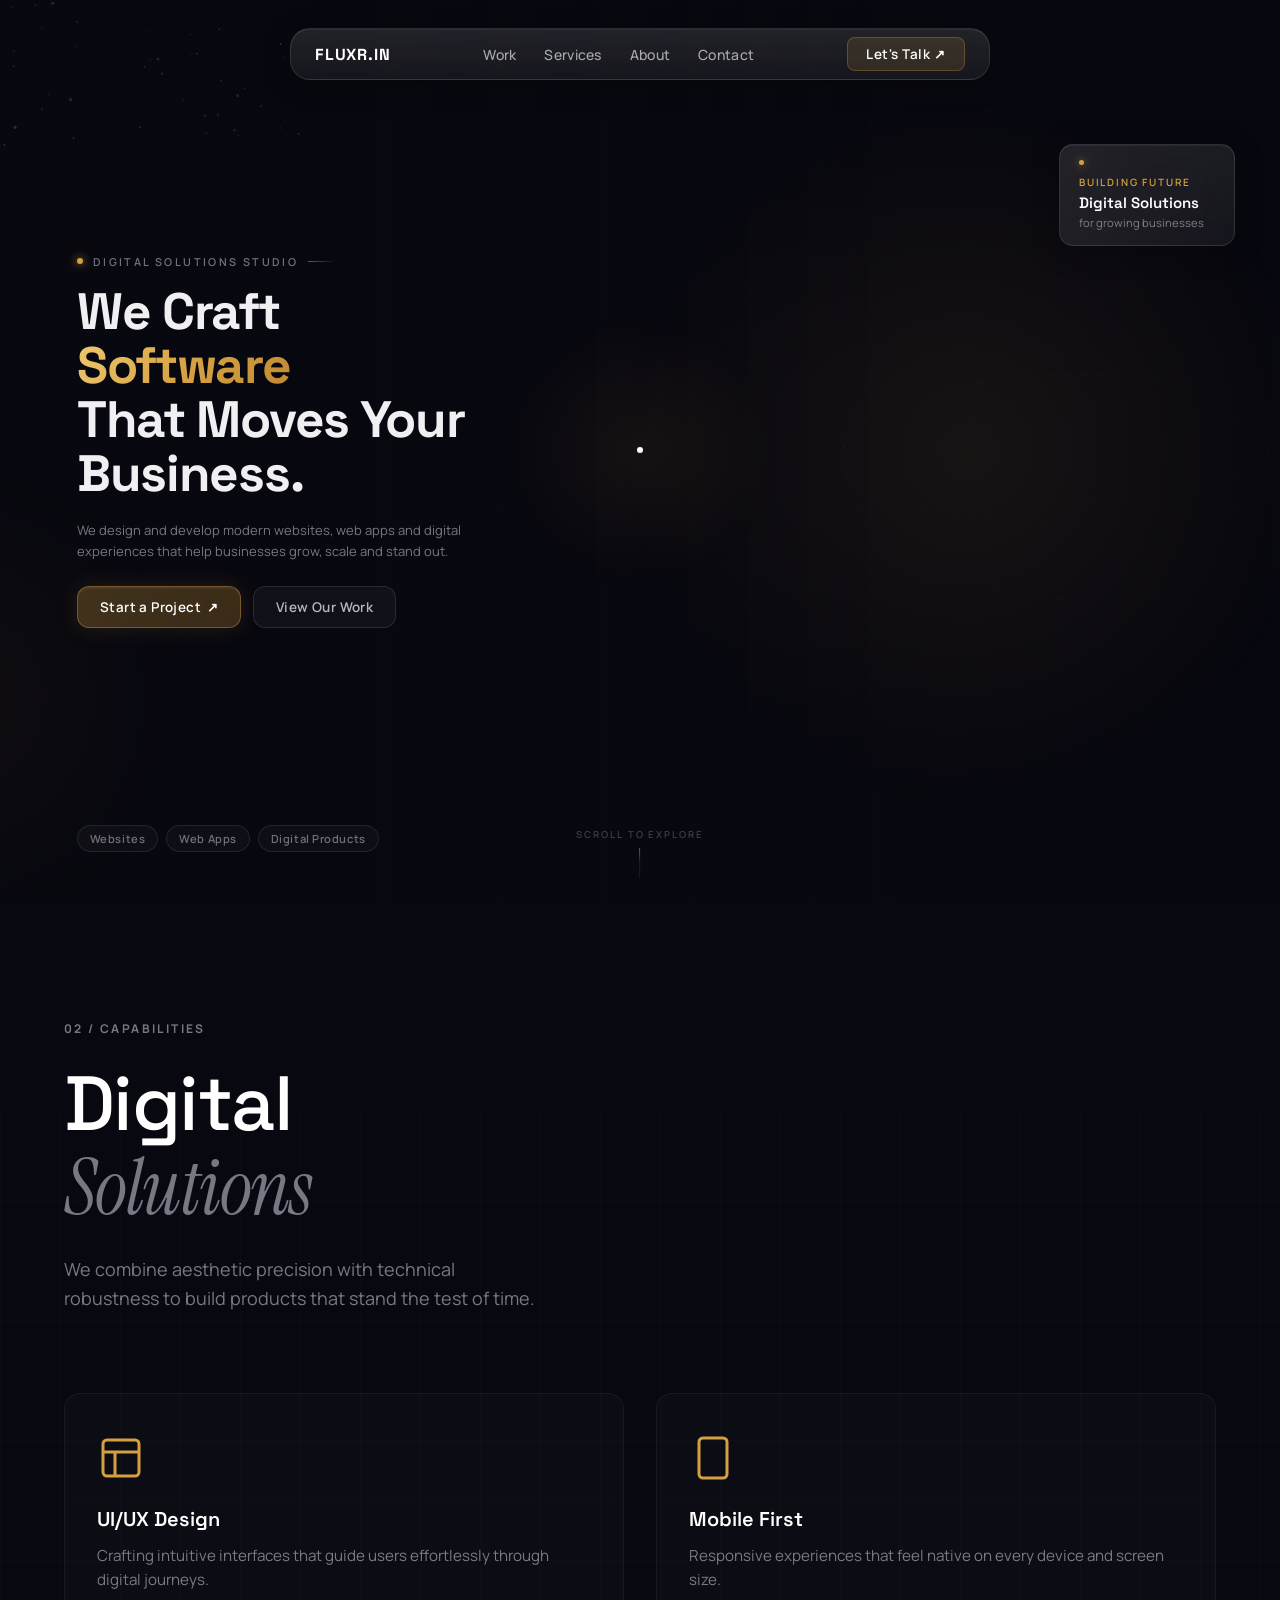
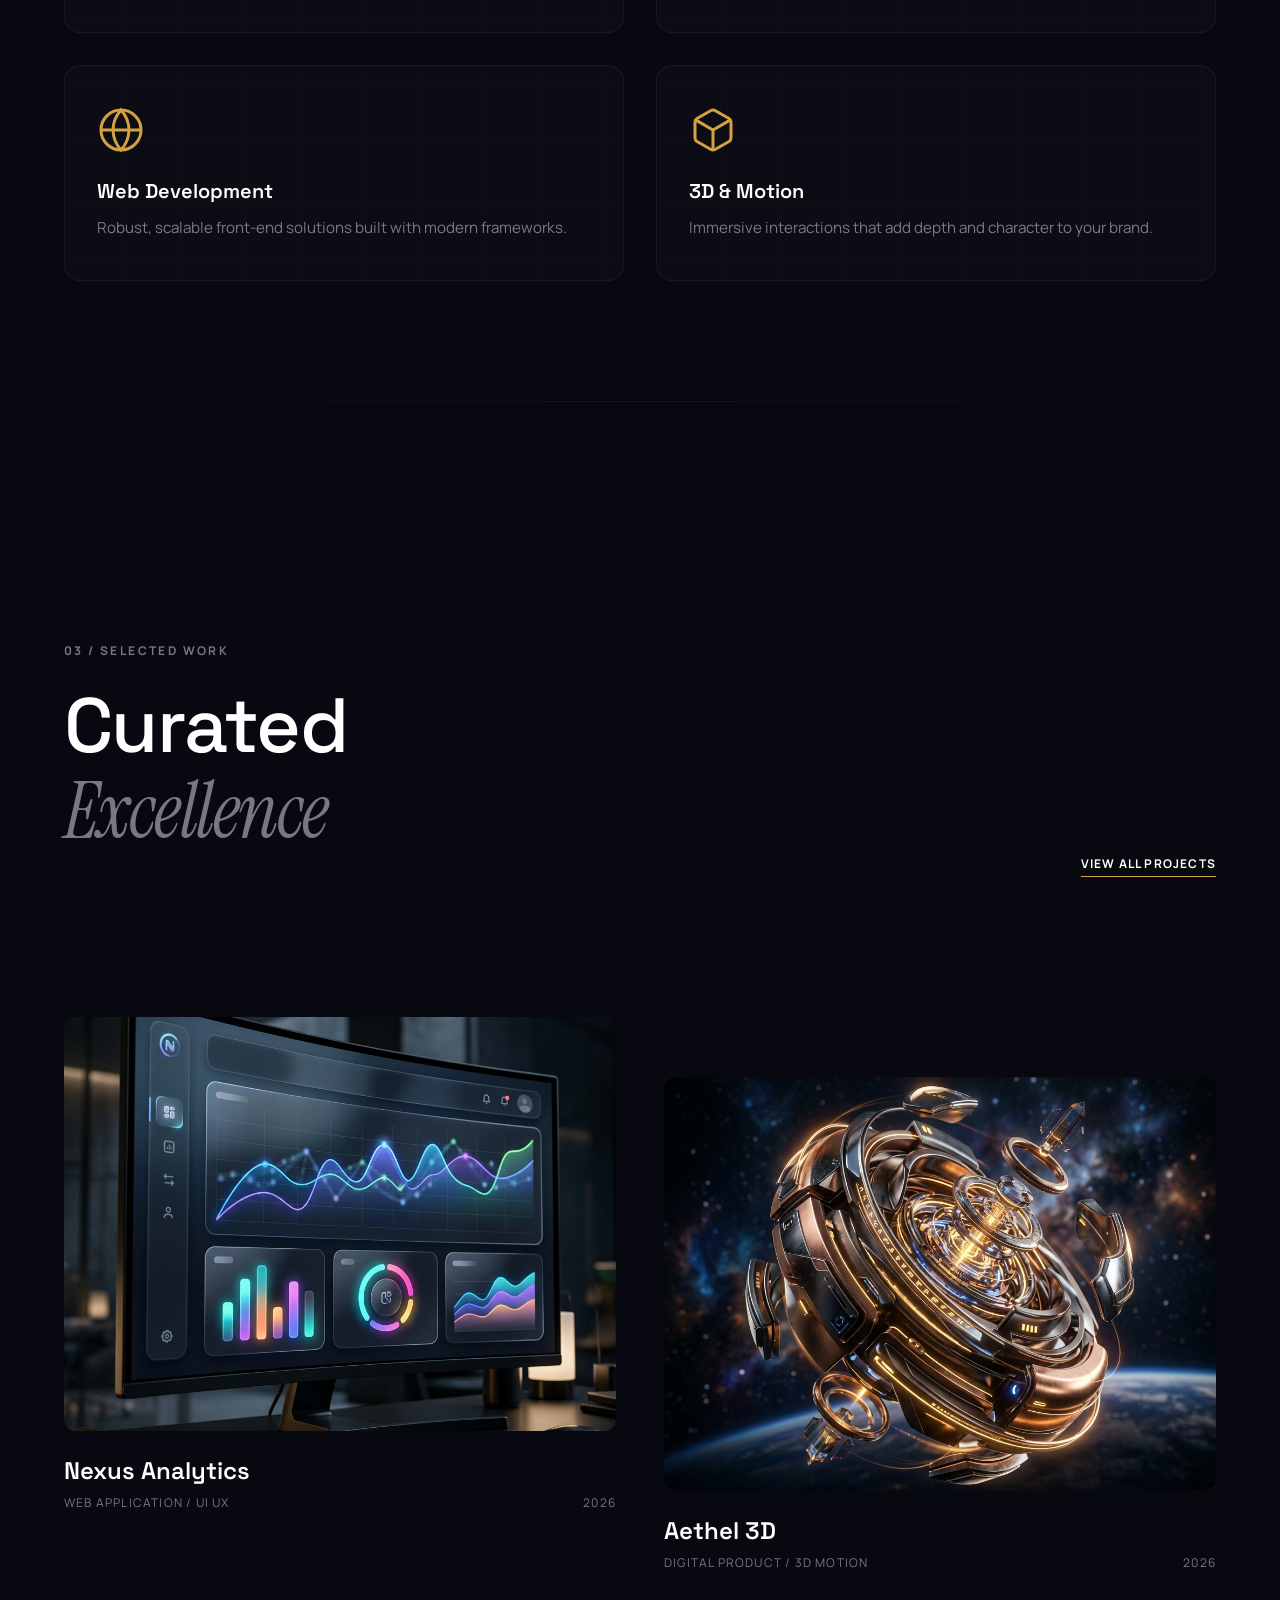
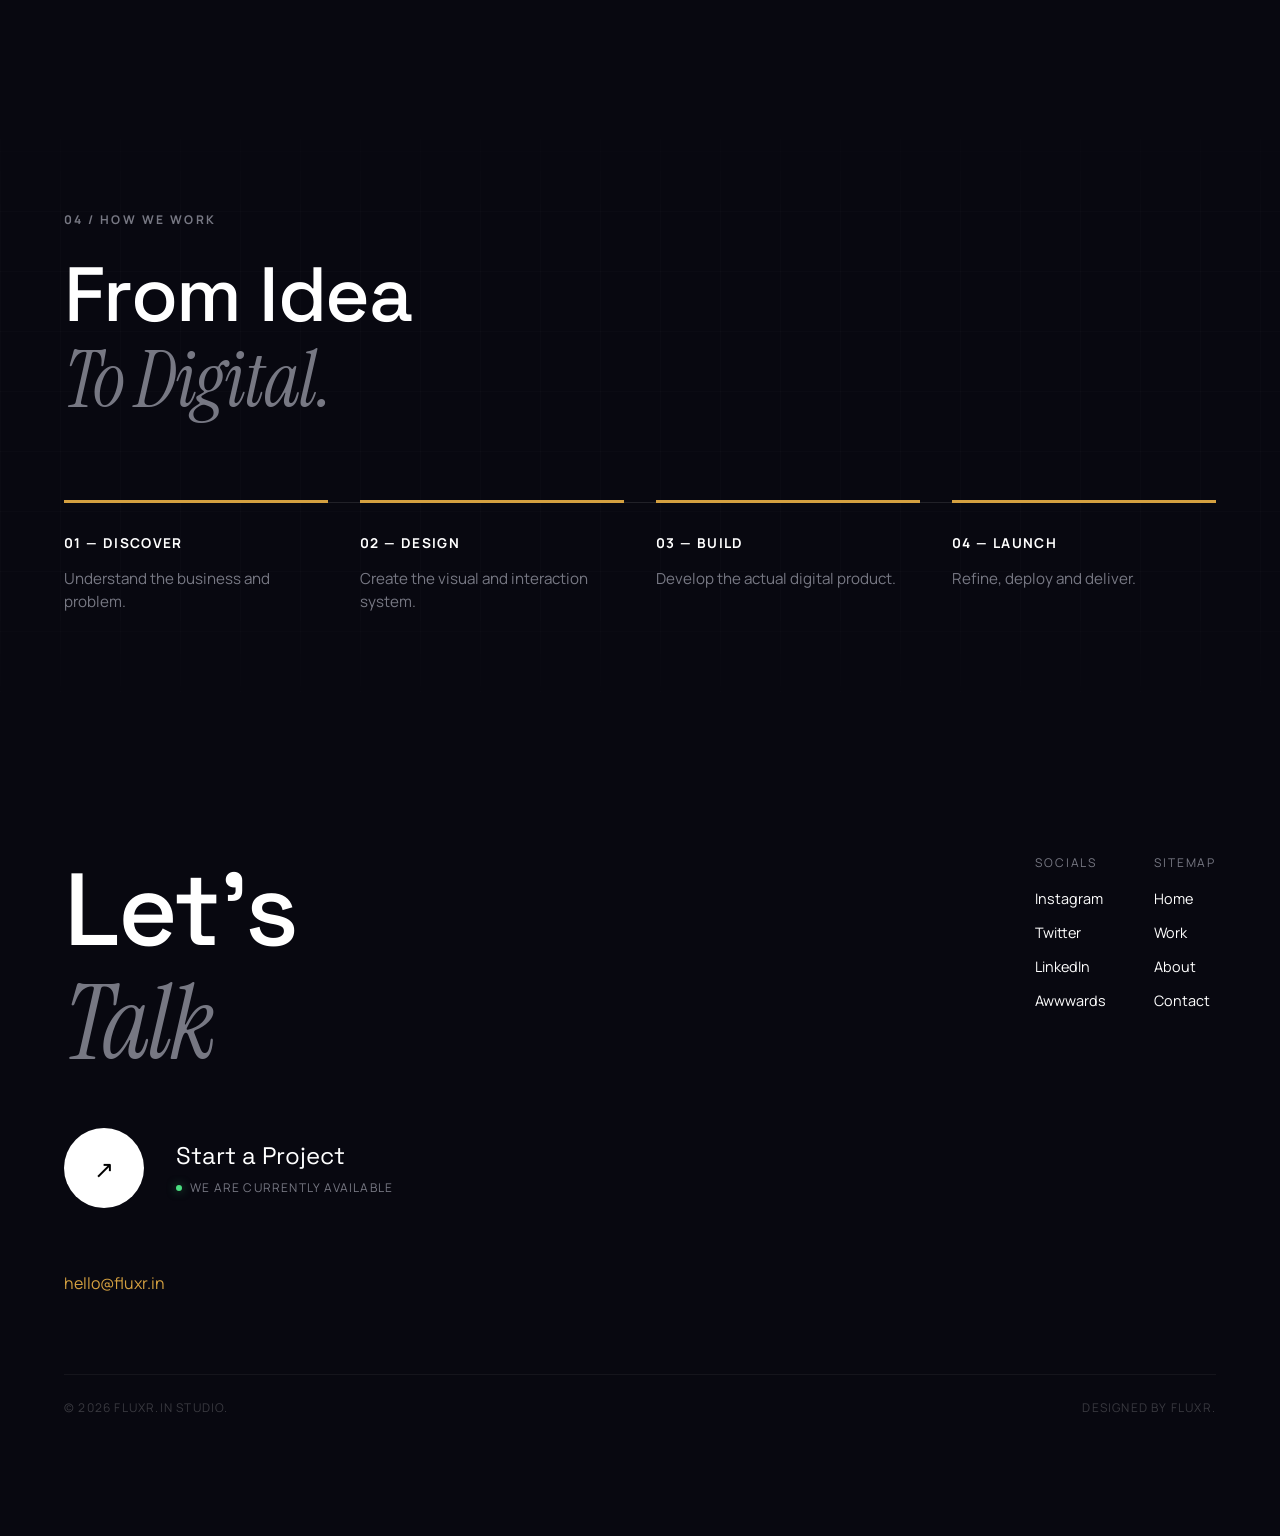
==== index.html @ bd37fc1f "Initial Development" ====
<!DOCTYPE html>
<html lang="en">
<head>
    <meta charset="UTF-8">
    <meta name="viewport" content="width=device-width, initial-scale=1.0">
    <meta name="description" content="FLUXR.IN — Premium digital studio crafting modern software, web apps and digital experiences that help businesses grow, scale and stand out.">
    <title>FLUXR.IN — Premium Digital Studio</title>
    <link rel="preconnect" href="https://fonts.googleapis.com">
    <link rel="preconnect" href="https://fonts.gstatic.com" crossorigin>
    <link href="https://fonts.googleapis.com/css2?family=Instrument+Serif:ital@0;1&family=Manrope:wght@400;500;600;700&family=Space+Grotesk:wght@400;500;600;700&display=swap" rel="stylesheet">
    <link rel="stylesheet" href="style.css">
</head>
<body>

    <!-- Custom Cursor -->
    <div class="cursor-dot" id="cursorDot"></div>
    <div class="cursor-glow" id="cursorGlow"></div>

    <!-- Hero Section -->
    <section class="hero" id="hero">

        <!-- Video Background -->
        <video
            autoplay
            muted
            loop
            playsinline
            id="hero-video"
            aria-hidden="true"
        >
            <source src="videos/globe_with_lensflare.mp4" type="video/mp4">
        </video>

        <!-- Atmospheric Overlays -->
        <div class="hero-overlay" aria-hidden="true"></div>
        <div class="hero-glow-left" aria-hidden="true"></div>
        <div class="hero-glow-globe" id="heroGlowGlobe" aria-hidden="true"></div>

        <!-- Subtle Grid -->
        <div class="hero-grid" aria-hidden="true"></div>

        <!-- Particle Canvas -->
        <canvas class="hero-particles" id="particleCanvas" aria-hidden="true"></canvas>

        <!-- Orbital SVG Lines around globe -->
        <svg class="orbital-svg" id="orbitalSvg" viewBox="0 0 400 400" aria-hidden="true">
            <ellipse cx="200" cy="200" rx="190" ry="60" class="orbital-ring" />
            <ellipse cx="200" cy="200" rx="150" ry="40" class="orbital-ring orbital-ring--2" />
            <ellipse cx="200" cy="200" rx="190" ry="120" class="orbital-ring orbital-ring--3" />
        </svg>

        <!-- Navigation -->
        <nav class="glass-nav" id="glassNav" aria-label="Primary navigation">
            <div class="nav-inner">
                <a href="#" class="nav-brand" aria-label="FLUXR.IN home">FLUXR.IN</a>
                <ul class="nav-links" role="list">
                    <li><a href="#work" class="nav-link">Work</a></li>
                    <li><a href="#services" class="nav-link">Services</a></li>
                    <li><a href="#about" class="nav-link">About</a></li>
                    <li><a href="#contact" class="nav-link">Contact</a></li>
                </ul>
                <a href="#contact" class="nav-cta magnetic-btn" id="navCta">
                    Let's Talk <span class="arrow" aria-hidden="true">↗</span>
                </a>
            </div>
        </nav>

        <!-- Hero Content — Left Column -->
        <div class="hero-content" id="heroContent">

            <!-- Eyebrow Label -->
            <div class="eyebrow" id="eyebrow">
                <span class="eyebrow-dot" aria-hidden="true"></span>
                <span class="eyebrow-text">Digital Solutions Studio</span>
                <span class="eyebrow-line" aria-hidden="true"></span>
            </div>

            <!-- Main Heading -->
            <h1 class="hero-heading" id="heroHeading">
                <span class="heading-line" data-line="1">We Craft</span>
                <span class="heading-line accent-line" data-line="2"><em>Software</em></span>
                <span class="heading-line" data-line="3">That Moves Your</span>
                <span class="heading-line" data-line="4">Business.</span>
            </h1>

            <!-- Description -->
            <p class="hero-description" id="heroDesc">
                We design and develop modern websites, web apps and digital
                experiences that help businesses grow, scale and stand out.
            </p>

            <!-- CTA Buttons -->
            <div class="hero-ctas" id="heroCtas">
                <a href="#contact" class="btn btn-primary magnetic-btn" id="ctaPrimary">
                    Start a Project <span class="arrow" aria-hidden="true">↗</span>
                </a>
                <a href="#work" class="btn btn-secondary magnetic-btn" id="ctaSecondary">
                    View Our Work
                </a>
            </div>

        </div>

        <!-- Floating Card — Near Globe (top-right area) -->
        <div class="float-card float-card--globe" id="floatCardGlobe">
            <div class="float-card-dot" aria-hidden="true"></div>
            <p class="float-card-label">Building Future</p>
            <p class="float-card-title">Digital Solutions</p>
            <p class="float-card-sub">for growing businesses</p>
        </div>

        <!-- Floating Services Chips — Bottom Left -->
        <div class="float-services" id="floatServices">
            <span class="service-chip">Websites</span>
            <span class="service-chip">Web Apps</span>
            <span class="service-chip">Digital Products</span>
        </div>

        <!-- Scroll Indicator -->
        <div class="scroll-indicator" id="scrollIndicator" aria-label="Scroll to explore">
            <span class="scroll-text">Scroll to Explore</span>
            <div class="scroll-line">
                <div class="scroll-line-inner"></div>
            </div>
        </div>

    </section>

    <!-- Section 02 - Capabilities -->
    <section class="section section-capabilities" id="services">
        <div class="section-container">
            <div class="section-header fade-up">
                <span class="section-number">02 / CAPABILITIES</span>
                <h2 class="section-title">
                    Digital<br>
                    <span class="editorial-accent">Solutions</span>
                </h2>
                <p class="section-desc">
                    We combine aesthetic precision with technical robustness to build products that stand the test of time.
                </p>
            </div>
            <div class="capabilities-grid">
                <div class="cap-card fade-up">
                    <div class="cap-icon">
                        <svg viewBox="0 0 24 24" fill="none" stroke="currentColor" stroke-width="1.5"><rect x="3" y="3" width="18" height="18" rx="2" ry="2"></rect><line x1="3" y1="9" x2="21" y2="9"></line><line x1="9" y1="21" x2="9" y2="9"></line></svg>
                    </div>
                    <h3 class="cap-title">UI/UX Design</h3>
                    <p class="cap-text">Crafting intuitive interfaces that guide users effortlessly through digital journeys.</p>
                </div>
                <div class="cap-card cap-card--offset-1 fade-up">
                    <div class="cap-icon">
                        <svg viewBox="0 0 24 24" fill="none" stroke="currentColor" stroke-width="1.5"><rect x="5" y="2" width="14" height="20" rx="2" ry="2"></rect><line x1="12" y1="18" x2="12.01" y2="18"></line></svg>
                    </div>
                    <h3 class="cap-title">Mobile First</h3>
                    <p class="cap-text">Responsive experiences that feel native on every device and screen size.</p>
                </div>
                <div class="cap-card cap-card--offset-2 fade-up">
                    <div class="cap-icon">
                        <svg viewBox="0 0 24 24" fill="none" stroke="currentColor" stroke-width="1.5"><circle cx="12" cy="12" r="10"></circle><line x1="2" y1="12" x2="22" y2="12"></line><path d="M12 2a15.3 15.3 0 0 1 4 10 15.3 15.3 0 0 1-4 10 15.3 15.3 0 0 1-4-10 15.3 15.3 0 0 1 4-10z"></path></svg>
                    </div>
                    <h3 class="cap-title">Web Development</h3>
                    <p class="cap-text">Robust, scalable front-end solutions built with modern frameworks.</p>
                </div>
                <div class="cap-card cap-card--offset-3 fade-up">
                    <div class="cap-icon">
                        <svg viewBox="0 0 24 24" fill="none" stroke="currentColor" stroke-width="1.5"><path d="M21 16V8a2 2 0 0 0-1-1.73l-7-4a2 2 0 0 0-2 0l-7 4A2 2 0 0 0 3 8v8a2 2 0 0 0 1 1.73l7 4a2 2 0 0 0 2 0l7-4A2 2 0 0 0 21 16z"></path><polyline points="3.27 6.96 12 12.01 20.73 6.96"></polyline><line x1="12" y1="22.08" x2="12" y2="12"></line></svg>
                    </div>
                    <h3 class="cap-title">3D & Motion</h3>
                    <p class="cap-text">Immersive interactions that add depth and character to your brand.</p>
                </div>
            </div>
            <div class="section-divider fade-up"></div>
        </div>
    </section>

    <!-- Section 03 - Selected Work -->
    <section class="section section-work" id="work">
        <div class="section-container">
            <div class="section-header section-header--flex fade-up">
                <div>
                    <span class="section-number">03 / SELECTED WORK</span>
                    <h2 class="section-title">
                        Curated<br>
                        <span class="editorial-accent">Excellence</span>
                    </h2>
                </div>
                <a href="#" class="view-all-link">VIEW ALL PROJECTS</a>
            </div>
            
            <div class="work-grid">
                <div class="project-card fade-up">
                    <div class="project-image-wrapper">
                        <img src="images/project1.png" alt="Nexus Analytics" class="project-image">
                        <div class="project-overlay"></div>
                    </div>
                    <div class="project-info">
                        <h3 class="project-title">Nexus Analytics</h3>
                        <div class="project-meta">
                            <span class="project-category">WEB APPLICATION / UI UX</span>
                            <span class="project-year">2026</span>
                        </div>
                    </div>
                </div>
                <div class="project-card project-card--offset fade-up">
                    <div class="project-image-wrapper">
                        <img src="images/project2.png" alt="Aethel 3D" class="project-image">
                        <div class="project-overlay"></div>
                    </div>
                    <div class="project-info">
                        <h3 class="project-title">Aethel 3D</h3>
                        <div class="project-meta">
                            <span class="project-category">DIGITAL PRODUCT / 3D MOTION</span>
                            <span class="project-year">2026</span>
                        </div>
                    </div>
                </div>
            </div>
        </div>
    </section>

    <!-- Section 04 - Approach -->
    <section class="section section-approach" id="about">
        <div class="section-container">
            <div class="section-header fade-up">
                <span class="section-number">04 / HOW WE WORK</span>
                <h2 class="section-title">
                    From Idea<br>
                    <span class="editorial-accent">To Digital.</span>
                </h2>
            </div>
            
            <div class="approach-timeline">
                <div class="approach-step fade-up">
                    <span class="step-num">01 — DISCOVER</span>
                    <p class="step-desc">Understand the business and problem.</p>
                </div>
                <div class="approach-step fade-up">
                    <span class="step-num">02 — DESIGN</span>
                    <p class="step-desc">Create the visual and interaction system.</p>
                </div>
                <div class="approach-step fade-up">
                    <span class="step-num">03 — BUILD</span>
                    <p class="step-desc">Develop the actual digital product.</p>
                </div>
                <div class="approach-step fade-up">
                    <span class="step-num">04 — LAUNCH</span>
                    <p class="step-desc">Refine, deploy and deliver.</p>
                </div>
            </div>
        </div>
    </section>

    <!-- Section 05 - Contact -->
    <section class="section section-contact" id="contact">
        <div class="section-container">
            <div class="contact-grid">
                <div class="contact-main fade-up">
                    <h2 class="contact-title">
                        Let's<br>
                        <span class="editorial-accent">Talk</span>
                    </h2>
                    
                    <div class="contact-cta">
                        <a href="mailto:hello@fluxr.in" class="cta-circle-btn magnetic-btn">
                            <span class="arrow">↗</span>
                        </a>
                        <div class="cta-text">
                            <span class="cta-primary">Start a Project</span>
                            <span class="cta-status"><span class="status-dot"></span> WE ARE CURRENTLY AVAILABLE</span>
                        </div>
                    </div>
                    
                    <a href="mailto:hello@fluxr.in" class="contact-email">hello@fluxr.in</a>
                </div>
                
                <div class="contact-footer fade-up">
                    <div class="footer-col">
                        <span class="footer-label">SOCIALS</span>
                        <ul class="footer-links" role="list">
                            <li><a href="#">Instagram</a></li>
                            <li><a href="#">Twitter</a></li>
                            <li><a href="#">LinkedIn</a></li>
                            <li><a href="#">Awwwards</a></li>
                        </ul>
                    </div>
                    <div class="footer-col">
                        <span class="footer-label">SITEMAP</span>
                        <ul class="footer-links" role="list">
                            <li><a href="#hero">Home</a></li>
                            <li><a href="#work">Work</a></li>
                            <li><a href="#about">About</a></li>
                            <li><a href="#contact">Contact</a></li>
                        </ul>
                    </div>
                </div>
            </div>
            
            <div class="footer-bottom fade-up">
                <span class="copyright">© 2026 FLUXR.IN STUDIO.</span>
                <span class="credits">DESIGNED BY FLUXR.</span>
            </div>
        </div>
    </section>

    <div class="cursor-view-project" id="cursorViewProject">VIEW<br>PROJECT<br>↗</div>

    <script src="script.js"></script>
</body>
</html>
---- style.css ----
/* ============================================================
   FLUXR.IN — Premium Hero CSS  (Gold Edition)
   Dark Cinematic · Glassmorphism · Space Grotesk Typography
   ============================================================ */

@import url('https://fonts.googleapis.com/css2?family=Space+Grotesk:wght@400;500;600;700&family=Manrope:wght@400;500;600;700&display=swap');

/* ── Design Tokens ─────────────────────────────────────────── */
:root {
    --accent-gold:       #d4a040;
    --accent-gold-light: #f0c870;
    --accent-gold-dim:   #a07828;

    --glass-bg:          rgba(255, 255, 255, 0.048);
    --glass-bg-h:        rgba(255, 255, 255, 0.075);
    --glass-border:      rgba(255, 255, 255, 0.10);
    --glass-border-h:    rgba(255, 255, 255, 0.18);
    --glass-blur:        blur(20px);
    --glass-shadow:      0 4px 28px rgba(0,0,0,0.28), 0 1px 0 rgba(255,255,255,0.05) inset;

    --text-primary: #f0f0f2;
    --text-muted:   rgba(200, 202, 215, 0.58);

    --font-display: 'Space Grotesk', sans-serif;
    --font-body:    'Manrope', sans-serif;

    --ease-out:     cubic-bezier(0.22, 1, 0.36, 1);
    --ease-spring:  cubic-bezier(0.34, 1.56, 0.64, 1);

    --nav-h: 54px;
}

/* ── Reset ──────────────────────────────────────────────────── */
*, *::before, *::after {
    margin: 0;
    padding: 0;
    box-sizing: border-box;
}

html, body {
    width: 100%;
    overflow-x: hidden;
}

body {
    font-family: var(--font-body);
    background: #080810;
    color: var(--text-primary);
    cursor: none;
}

/* ── Custom Cursor ─────────────────────────────────────────── */
.cursor-dot {
    position: fixed;
    width: 6px;
    height: 6px;
    background: #fff;
    border-radius: 50%;
    pointer-events: none;
    z-index: 9999;
    transform: translate(-50%, -50%);
    will-change: transform;
    transition: opacity 0.3s ease;
}

.cursor-glow {
    position: fixed;
    width: 300px;
    height: 300px;
    border-radius: 50%;
    pointer-events: none;
    z-index: 9998;
    transform: translate(-50%, -50%);
    background: radial-gradient(circle, rgba(212,160,64,0.07) 0%, transparent 65%);
    will-change: transform;
    transition: opacity 0.3s ease;
}

/* ── Hero Section ───────────────────────────────────────────── */
.hero {
    position: relative;
    width: 100vw;
    height: 100vh;
    overflow: hidden;
    display: flex;
    flex-direction: column;
    background: #080810;
}

/* ── Video Background ───────────────────────────────────────── */
#hero-video {
    position: absolute;
    top: 50%;
    right: -5%;
    transform: translateY(-50%) translate3d(0, 0, 0);
    height: 110%;
    width: auto;
    min-width: 52%;
    z-index: 1;
    object-fit: cover;
    opacity: 0;
    transition: opacity 1.2s var(--ease-out);
    will-change: transform, opacity;
}

#hero-video.loaded { opacity: 1; }

/* ── Atmospheric Overlays ───────────────────────────────────── */
.hero-overlay {
    position: absolute;
    inset: 0;
    z-index: 2;
    pointer-events: none;
    background:
        linear-gradient(
            to right,
            rgba(8,8,16,0.97)  0%,
            rgba(8,8,16,0.88)  30%,
            rgba(8,8,16,0.55)  52%,
            rgba(8,8,16,0.12)  68%,
            transparent        100%
        );
}

.hero-glow-left {
    position: absolute;
    left: -120px;
    top: 35%;
    width: 480px;
    height: 480px;
    border-radius: 50%;
    background: radial-gradient(circle, rgba(212,160,64,0.04) 0%, transparent 70%);
    z-index: 2;
    pointer-events: none;
    will-change: transform;
}

.hero-glow-globe {
    position: absolute;
    right: -4%;
    top: 50%;
    transform: translateY(-50%);
    width: 720px;
    height: 720px;
    border-radius: 50%;
    background: radial-gradient(
        circle,
        rgba(255,190,80,0.07) 0%,
        rgba(212,160,64,0.03) 42%,
        transparent 70%
    );
    z-index: 2;
    pointer-events: none;
    will-change: transform;
}

/* ── Faint Grid ─────────────────────────────────────────────── */
.hero-grid {
    position: absolute;
    inset: 0;
    z-index: 2;
    pointer-events: none;
    background-image:
        linear-gradient(rgba(255,255,255,0.016) 1px, transparent 1px),
        linear-gradient(to right, rgba(255,255,255,0.016) 1px, transparent 1px);
    background-size: 80px 80px;
    mask-image: radial-gradient(ellipse 70% 70% at 30% 50%, rgba(0,0,0,0.25) 0%, transparent 100%);
    -webkit-mask-image: radial-gradient(ellipse 70% 70% at 30% 50%, rgba(0,0,0,0.25) 0%, transparent 100%);
}

/* ── Particle Canvas ─────────────────────────────────────────── */
.hero-particles {
    position: absolute;
    inset: 0;
    z-index: 2;
    pointer-events: none;
    opacity: 0.55;
}

/* ── Orbital SVG Lines ──────────────────────────────────────── */
.orbital-svg {
    position: absolute;
    right: -4%;
    top: 50%;
    transform: translateY(-50%);
    width: 620px;
    height: 620px;
    z-index: 3;
    pointer-events: none;
    opacity: 0;
    transition: opacity 1.4s var(--ease-out) 0.8s;
    will-change: transform, opacity;
}

.orbital-svg.loaded { opacity: 1; }

.orbital-ring {
    fill: none;
    stroke: rgba(255,255,255,0.05);
    stroke-width: 0.5;
    stroke-dasharray: 4 10;
}

.orbital-ring--2 {
    stroke: rgba(212,160,64,0.08);
    stroke-dasharray: 3 14;
    transform-origin: 200px 200px;
    animation: orbitRotate 42s linear infinite;
}

.orbital-ring--3 {
    stroke: rgba(255,255,255,0.04);
    stroke-dasharray: 6 20;
    transform-origin: 200px 200px;
    animation: orbitRotate 65s linear infinite reverse;
}

@keyframes orbitRotate {
    from { transform: rotate(0deg); }
    to   { transform: rotate(360deg); }
}

/* ================================================================
   NAVIGATION
================================================================ */
.glass-nav {
    position: absolute;
    top: 28px;
    left: 50%;
    transform: translateX(-50%);
    z-index: 20;
    width: min(700px, calc(100% - 48px));

    background: var(--glass-bg);
    backdrop-filter: var(--glass-blur);
    -webkit-backdrop-filter: var(--glass-blur);
    border: 1px solid var(--glass-border);
    border-radius: 20px;
    box-shadow: var(--glass-shadow);
    background-image: linear-gradient(
        180deg,
        rgba(255,255,255,0.065) 0%,
        rgba(255,255,255,0.01)  100%
    );

    opacity: 0;
    transition: opacity 0.7s var(--ease-out) 0.1s,
                background 0.35s ease,
                border-color 0.35s ease;

    --mouse-x: 50%;
    --mouse-y: 50%;
}

.glass-nav.loaded { opacity: 1; }

.glass-nav:hover {
    background-image:
        radial-gradient(
            circle at var(--mouse-x) var(--mouse-y),
            rgba(255,255,255,0.08),
            transparent 52%
        ),
        linear-gradient(180deg, rgba(255,255,255,0.065) 0%, rgba(255,255,255,0.01) 100%);
    border-color: var(--glass-border-h);
}

.nav-inner {
    display: flex;
    align-items: center;
    justify-content: space-between;
    padding: 8px 24px;
    gap: 20px;
}

/* Brand */
.nav-brand {
    font-family: var(--font-display);
    font-weight: 700;
    font-size: 1rem;
    letter-spacing: 0.05em;
    color: #fff;
    text-decoration: none;
    white-space: nowrap;
    flex-shrink: 0;
    transition: opacity 0.25s ease;
}
.nav-brand:hover { opacity: 0.75; }

/* Nav Links */
.nav-links {
    display: flex;
    list-style: none;
    gap: 4px;
    align-items: center;
    justify-content: center;
    flex: 1;
}

.nav-link {
    font-family: var(--font-body);
    font-size: 0.875rem;
    font-weight: 500;
    letter-spacing: 0.02em;
    color: rgba(240,240,242,0.68);
    text-decoration: none;
    padding: 5px 12px;
    border-radius: 8px;
    position: relative;
    transition: color 0.25s ease, background 0.25s ease;
}

/* Gold underline hover effect */
.nav-link::after {
    content: '';
    position: absolute;
    left: 14px;
    right: 14px;
    bottom: 4px;
    height: 1.5px;
    background: var(--accent-gold);
    transform: scaleX(0);
    transform-origin: left center;
    transition: transform 0.3s var(--ease-out);
    border-radius: 1px;
}

.nav-link:hover {
    color: #fff;
    background: rgba(255,255,255,0.05);
}

.nav-link:hover::after {
    transform: scaleX(1);
}

/* Nav CTA */
.nav-cta {
    font-family: var(--font-body);
    font-size: 0.84rem;
    font-weight: 600;
    letter-spacing: 0.04em;
    color: #fff;
    text-decoration: none;
    padding: 7px 18px;
    border-radius: 8px;
    background: rgba(212,160,64,0.14);
    border: 1px solid rgba(212,160,64,0.28);
    white-space: nowrap;
    flex-shrink: 0;
    display: flex;
    align-items: center;
    gap: 4px;
    transition: background 0.3s ease, border-color 0.3s ease, box-shadow 0.3s ease;
}

.nav-cta:hover {
    background: rgba(212,160,64,0.24);
    border-color: rgba(212,160,64,0.50);
    box-shadow: 0 0 22px rgba(212,160,64,0.18);
}

/* Mobile menu button */
.nav-menu-btn {
    display: none;
    align-items: center;
    justify-content: center;
    flex-direction: column;
    gap: 5px;
    width: 38px;
    height: 38px;
    border: 1px solid var(--glass-border);
    border-radius: 9px;
    background: var(--glass-bg);
    cursor: none;
    padding: 0;
    flex-shrink: 0;
}

.nav-menu-btn span {
    display: block;
    width: 18px;
    height: 1.5px;
    background: rgba(255,255,255,0.70);
    border-radius: 1px;
}

/* ================================================================
   HERO CONTENT — Vertically centered left column
================================================================ */
.hero-content {
    position: relative;
    z-index: 10;
    display: flex;
    flex-direction: column;
    align-items: flex-start;

    /* Push content below nav, center vertically within remaining space */
    margin-top: var(--nav-h);
    flex: 1;
    justify-content: center;

    padding-left: clamp(36px, 6vw, 96px);
    padding-right: 24px;
    padding-bottom: 72px;   /* clear scroll indicator & chips */

    max-width: min(760px, 58vw);
    will-change: transform;
}

/* ── Eyebrow ────────────────────────────────────────────────── */
.eyebrow {
    display: flex;
    align-items: center;
    gap: 10px;
    margin-bottom: 16px;
    opacity: 0;
    transform: translateY(8px);
    transition: opacity 0.7s var(--ease-out) 0.5s,
                transform 0.7s var(--ease-out) 0.5s;
}

.eyebrow.loaded { opacity: 1; transform: translateY(0); }

.eyebrow-dot {
    display: block;
    width: 6px;
    height: 6px;
    border-radius: 50%;
    background: var(--accent-gold);
    box-shadow: 0 0 8px rgba(212,160,64,0.9), 0 0 20px rgba(212,160,64,0.4);
    flex-shrink: 0;
    animation: goldPulse 2.6s ease-in-out infinite;
}

@keyframes goldPulse {
    0%, 100% { box-shadow: 0 0 8px rgba(212,160,64,0.9),  0 0 20px rgba(212,160,64,0.35); }
    50%       { box-shadow: 0 0 12px rgba(240,200,112,1),  0 0 28px rgba(212,160,64,0.55); }
}

.eyebrow-text {
    font-family: var(--font-body);
    font-size: 0.68rem;
    font-weight: 600;
    letter-spacing: 0.22em;
    text-transform: uppercase;
    color: rgba(200,202,215,0.55);
}

.eyebrow-line {
    display: block;
    width: 28px;
    height: 1px;
    background: linear-gradient(to right, rgba(212,160,64,0.55), transparent);
    flex-shrink: 0;
}

/* ── Hero Heading ───────────────────────────────────────────── */
.hero-heading {
    font-family: var(--font-display);
    font-size: clamp(44px, 5.5vw, 80px);
    font-weight: 700;
    line-height: 1.06;
    letter-spacing: -0.025em;
    color: var(--text-primary);
    margin-bottom: 18px;
    display: flex;
    flex-direction: column;
    gap: 0;
}

.heading-line {
    display: block;
    opacity: 0;
    transform: translateY(16px);
    transition: opacity 0.7s var(--ease-out), transform 0.7s var(--ease-out);
}

.heading-line.loaded { opacity: 1; transform: translateY(0); }

.heading-line[data-line="1"].loaded { transition-delay: 0.65s; }
.heading-line[data-line="2"].loaded { transition-delay: 0.80s; }
.heading-line[data-line="3"].loaded { transition-delay: 0.94s; }
.heading-line[data-line="4"].loaded { transition-delay: 1.07s; }

/* "Software" — warm gold gradient */
.accent-line em {
    font-style: normal;
    background: linear-gradient(125deg, #f0c870 0%, #d4a040 55%, #c08830 100%);
    -webkit-background-clip: text;
    -webkit-text-fill-color: transparent;
    background-clip: text;
}

/* ── Description ────────────────────────────────────────────── */
.hero-description {
    font-family: var(--font-body);
    font-size: clamp(13px, 0.95vw, 15.5px);
    font-weight: 400;
    line-height: 1.65;
    color: var(--text-muted);
    max-width: 460px;
    margin-bottom: 24px;
    opacity: 0;
    transform: translateY(10px);
    transition: opacity 0.7s var(--ease-out) 1.2s,
                transform 0.7s var(--ease-out) 1.2s;
}

.hero-description.loaded { opacity: 1; transform: translateY(0); }

/* ── CTA Buttons ────────────────────────────────────────────── */
.hero-ctas {
    display: flex;
    gap: 12px;
    align-items: center;
    flex-wrap: wrap;
    opacity: 0;
    transform: translateY(10px);
    transition: opacity 0.7s var(--ease-out) 1.38s,
                transform 0.7s var(--ease-out) 1.38s;
}

.hero-ctas.loaded { opacity: 1; transform: translateY(0); }

.btn {
    font-family: var(--font-body);
    font-size: 0.84rem;
    font-weight: 600;
    letter-spacing: 0.03em;
    text-decoration: none;
    padding: 11px 22px;
    border-radius: 12px;
    display: inline-flex;
    align-items: center;
    gap: 6px;
    cursor: none;
    transition: transform 0.35s var(--ease-spring),
                box-shadow 0.35s ease,
                background 0.3s ease,
                border-color 0.3s ease;
    will-change: transform;
}

.btn .arrow {
    display: inline-block;
    transition: transform 0.3s var(--ease-spring);
}
.btn:hover .arrow { transform: translate(2px, -2px); }

/* Primary — gold */
.btn-primary {
    background: linear-gradient(135deg,
        rgba(212,160,64,0.28) 0%,
        rgba(192,136,48,0.28) 100%);
    border: 1px solid rgba(212,160,64,0.38);
    color: #fff;
    box-shadow: 0 0 22px rgba(212,160,64,0.14), 0 2px 0 rgba(255,255,255,0.05) inset;
}

.btn-primary:hover {
    background: linear-gradient(135deg,
        rgba(212,160,64,0.40) 0%,
        rgba(192,136,48,0.40) 100%);
    border-color: rgba(212,160,64,0.60);
    box-shadow: 0 0 34px rgba(212,160,64,0.26), 0 2px 0 rgba(255,255,255,0.07) inset;
}

/* Secondary */
.btn-secondary {
    background: rgba(255,255,255,0.042);
    backdrop-filter: blur(12px);
    -webkit-backdrop-filter: blur(12px);
    border: 1px solid var(--glass-border);
    color: rgba(240,240,242,0.75);
}

.btn-secondary:hover {
    background: rgba(255,255,255,0.07);
    border-color: var(--glass-border-h);
    color: #fff;
}

/* ================================================================
   FLOATING ELEMENTS
================================================================ */
.float-card {
    position: absolute;
    z-index: 12;
    background: var(--glass-bg);
    backdrop-filter: var(--glass-blur);
    -webkit-backdrop-filter: var(--glass-blur);
    border: 1px solid var(--glass-border);
    border-radius: 14px;
    padding: 15px 19px;
    background-image: linear-gradient(
        150deg,
        rgba(255,255,255,0.065) 0%,
        rgba(255,255,255,0.010) 100%
    );
    box-shadow: var(--glass-shadow);
    will-change: transform;

    opacity: 0;
    transform: translateY(14px);
    transition: opacity 0.7s var(--ease-out) 1.8s,
                transform 0.7s var(--ease-out) 1.8s,
                border-color 0.3s ease;
}

.float-card.loaded { opacity: 1; transform: translateY(0); }
.float-card:hover  { border-color: var(--glass-border-h); }

.float-card--globe {
    top: 16%;
    right: 3.5%;
    min-width: 176px;
    animation: floatY 7s ease-in-out infinite 2.4s;
}

@keyframes floatY {
    0%, 100% { transform: translateY(0); }
    50%       { transform: translateY(-7px); }
}

.float-card-dot {
    width: 5px;
    height: 5px;
    border-radius: 50%;
    background: var(--accent-gold);
    box-shadow: 0 0 8px rgba(212,160,64,0.85);
    margin-bottom: 10px;
    animation: goldPulse 2.6s ease-in-out infinite;
}

.float-card-label {
    font-family: var(--font-body);
    font-size: 0.63rem;
    font-weight: 600;
    letter-spacing: 0.18em;
    text-transform: uppercase;
    color: var(--accent-gold);
    margin-bottom: 5px;
}

.float-card-title {
    font-family: var(--font-display);
    font-size: 0.94rem;
    font-weight: 600;
    color: #fff;
    line-height: 1.2;
}

.float-card-sub {
    font-family: var(--font-body);
    font-size: 0.70rem;
    color: var(--text-muted);
    margin-top: 3px;
}

/* ── Service Chips ──────────────────────────────────────────── */
.float-services {
    position: absolute;
    bottom: 48px;
    left: clamp(36px, 6vw, 96px);
    z-index: 12;
    display: flex;
    gap: 8px;
    flex-wrap: wrap;
    max-width: 380px;

    opacity: 0;
    transform: translateY(8px);
    transition: opacity 0.7s var(--ease-out) 1.95s,
                transform 0.7s var(--ease-out) 1.95s;
}

.float-services.loaded { opacity: 1; transform: translateY(0); }

.service-chip {
    font-family: var(--font-body);
    font-size: 0.70rem;
    font-weight: 600;
    letter-spacing: 0.05em;
    color: rgba(200,202,215,0.52);
    padding: 5px 12px;
    border-radius: 100px;
    border: 1px solid rgba(255,255,255,0.09);
    background: rgba(255,255,255,0.030);
    backdrop-filter: blur(10px);
    -webkit-backdrop-filter: blur(10px);
    transition: color 0.25s ease, border-color 0.25s ease;
}

.service-chip:hover {
    color: #fff;
    border-color: rgba(212,160,64,0.28);
}

/* ── Scroll Indicator ───────────────────────────────────────── */
.scroll-indicator {
    position: absolute;
    bottom: 22px;
    left: 50%;
    transform: translateX(-50%);
    z-index: 12;
    display: flex;
    flex-direction: column;
    align-items: center;
    gap: 7px;

    opacity: 0;
    transition: opacity 0.7s var(--ease-out) 2.2s;
}

.scroll-indicator.loaded { opacity: 1; }

.scroll-text {
    font-family: var(--font-body);
    font-size: 0.60rem;
    font-weight: 600;
    letter-spacing: 0.2em;
    text-transform: uppercase;
    color: rgba(200,202,215,0.28);
}

.scroll-line {
    width: 1px;
    height: 30px;
    background: rgba(255,255,255,0.09);
    border-radius: 1px;
    overflow: hidden;
}

.scroll-line-inner {
    width: 100%;
    height: 50%;
    background: linear-gradient(to bottom, rgba(212,160,64,0.75), transparent);
    border-radius: 1px;
    animation: scrollPulse 2s ease-in-out infinite;
}

@keyframes scrollPulse {
    0%   { transform: translateY(-100%); opacity: 0; }
    30%  { opacity: 1; }
    100% { transform: translateY(220%);  opacity: 0; }
}

/* ================================================================
   NEW EDITORIAL SECTIONS (Capabilities, Work, Approach, Contact)
================================================================ */
.editorial-accent {
    font-family: 'Instrument Serif', serif;
    font-style: italic;
    font-weight: 400;
    color: var(--text-muted);
}

.section {
    position: relative;
    padding: 120px 0;
    z-index: 10;
    background: #080810;
}

section.section:nth-of-type(even)::before {
    content: '';
    position: absolute;
    inset: 0;
    z-index: 0;
    pointer-events: none;
    background-image:
        linear-gradient(rgba(255,255,255,0.015) 1px, transparent 1px),
        linear-gradient(to right, rgba(255,255,255,0.015) 1px, transparent 1px);
    background-size: 60px 60px;
    mask-image: linear-gradient(to bottom, transparent 0%, rgba(0,0,0,1) 20%, rgba(0,0,0,1) 80%, transparent 100%);
    -webkit-mask-image: linear-gradient(to bottom, transparent 0%, rgba(0,0,0,1) 20%, rgba(0,0,0,1) 80%, transparent 100%);
}

.section-container {
    position: relative;
    z-index: 1;
    max-width: 1400px;
    margin: 0 auto;
    padding: 0 clamp(24px, 5vw, 64px);
}

.section-header {
    margin-bottom: 80px;
}
.section-header--flex {
    display: flex;
    justify-content: space-between;
    align-items: flex-end;
}

.section-number {
    font-family: var(--font-body);
    font-size: 0.75rem;
    font-weight: 700;
    letter-spacing: 0.2em;
    color: var(--text-muted);
    display: block;
    margin-bottom: 24px;
}

.section-title {
    font-family: var(--font-display);
    font-size: clamp(48px, 6vw, 84px);
    font-weight: 500;
    line-height: 1.1;
    color: #fff;
    margin-bottom: 24px;
    letter-spacing: -0.02em;
}

.section-desc {
    font-family: var(--font-body);
    font-size: 1.125rem;
    color: var(--text-muted);
    max-width: 480px;
    line-height: 1.6;
}

/* Scroll Animation Classes */
.fade-up {
    opacity: 0;
    transform: translateY(30px);
    transition: opacity 0.8s var(--ease-out), transform 0.8s var(--ease-out);
}
.fade-up.visible {
    opacity: 1;
    transform: translateY(0);
}

/* ── Capabilities Section ───────────────────────────────────── */
.capabilities-grid {
    display: grid;
    grid-template-columns: repeat(4, 1fr);
    gap: 24px;
}

.cap-card {
    background: rgba(255, 255, 255, 0.02);
    border: 1px solid rgba(255, 255, 255, 0.05);
    border-radius: 16px;
    padding: 40px 32px;
    transition: transform 0.4s var(--ease-out), border-color 0.4s ease, background 0.4s ease;
    position: relative;
    overflow: hidden;
}

.cap-card:hover {
    transform: translateY(-8px);
    border-color: rgba(255, 255, 255, 0.15);
    background: rgba(255, 255, 255, 0.04);
}

/* Mouse radial glow for cap cards */
.cap-card::before {
    content: "";
    position: absolute;
    inset: 0;
    background: radial-gradient(circle at var(--mouse-x, 50%) var(--mouse-y, 50%), rgba(212,160,64,0.08) 0%, transparent 60%);
    opacity: 0;
    transition: opacity 0.3s ease;
    pointer-events: none;
}
.cap-card:hover::before {
    opacity: 1;
}

.cap-card--offset-1 { transform: translateY(24px); }
.cap-card--offset-2 { transform: translateY(48px); }
.cap-card--offset-3 { transform: translateY(72px); }

.cap-card:hover.cap-card--offset-1 { transform: translateY(16px); }
.cap-card:hover.cap-card--offset-2 { transform: translateY(40px); }
.cap-card:hover.cap-card--offset-3 { transform: translateY(64px); }

.cap-icon {
    width: 48px;
    height: 48px;
    margin-bottom: 24px;
    color: var(--accent-gold);
    transition: transform 0.4s var(--ease-out);
}
.cap-card:hover .cap-icon {
    transform: scale(1.1) rotate(5deg);
}

.cap-title {
    font-family: var(--font-display);
    font-size: 1.25rem;
    font-weight: 600;
    color: #fff;
    margin-bottom: 12px;
}

.cap-text {
    font-family: var(--font-body);
    font-size: 0.95rem;
    color: var(--text-muted);
    line-height: 1.6;
}

.section-divider {
    height: 1px;
    background: linear-gradient(to right, transparent, rgba(255,255,255,0.05) 50%, transparent);
    margin-top: 120px;
}

/* ── Selected Work Section ──────────────────────────────────── */
.view-all-link {
    font-family: var(--font-body);
    font-size: 0.75rem;
    font-weight: 700;
    letter-spacing: 0.1em;
    color: #fff;
    text-decoration: none;
    border-bottom: 1px solid var(--accent-gold);
    padding-bottom: 4px;
    transition: color 0.3s ease;
}
.view-all-link:hover { color: var(--accent-gold); }

.work-grid {
    display: grid;
    grid-template-columns: 1fr 1fr;
    gap: 48px;
    align-items: center;
}

.project-card {
    position: relative;
    cursor: none;
}

.project-card--offset {
    margin-top: 120px;
}

.project-image-wrapper {
    position: relative;
    border-radius: 12px;
    overflow: hidden;
    margin-bottom: 24px;
    aspect-ratio: 4/3;
}

.project-image {
    width: 100%;
    height: 100%;
    object-fit: cover;
    transition: transform 0.8s var(--ease-out);
}
.project-card:hover .project-image {
    transform: scale(1.04);
}

.project-overlay {
    position: absolute;
    inset: 0;
    background: rgba(8, 8, 16, 0.2);
    opacity: 0;
    transition: opacity 0.5s ease;
}
.project-card:hover .project-overlay {
    opacity: 1;
}

.project-info {
    display: flex;
    flex-direction: column;
    gap: 8px;
}

.project-title {
    font-family: var(--font-display);
    font-size: 1.5rem;
    font-weight: 600;
    color: #fff;
}

.project-meta {
    display: flex;
    justify-content: space-between;
    font-family: var(--font-body);
    font-size: 0.75rem;
    letter-spacing: 0.1em;
    color: var(--text-muted);
}

/* Custom Cursor for Projects */
.cursor-view-project {
    position: fixed;
    width: 100px;
    height: 100px;
    background: #fff;
    color: #000;
    border-radius: 50%;
    display: flex;
    align-items: center;
    justify-content: center;
    text-align: center;
    font-family: var(--font-body);
    font-size: 0.75rem;
    font-weight: 700;
    letter-spacing: 0.05em;
    line-height: 1.2;
    pointer-events: none;
    z-index: 10000;
    transform: translate(-50%, -50%) scale(0);
    opacity: 0;
    transition: transform 0.4s var(--ease-out), opacity 0.4s ease;
    will-change: transform;
}
.cursor-view-project.active {
    transform: translate(-50%, -50%) scale(1);
    opacity: 1;
}

/* ── Approach Section ───────────────────────────────────────── */
.approach-timeline {
    display: grid;
    grid-template-columns: repeat(4, 1fr);
    gap: 32px;
    position: relative;
    margin-top: 40px;
}

.approach-timeline::before {
    content: '';
    position: absolute;
    top: 0;
    left: 0;
    right: 0;
    height: 1px;
    background: rgba(255, 255, 255, 0.1);
}

.approach-step {
    padding-top: 32px;
    position: relative;
}

.approach-step::before {
    content: '';
    position: absolute;
    top: -2px;
    left: 0;
    width: 0;
    height: 3px;
    background: var(--accent-gold);
    transition: width 1s var(--ease-out);
}
.approach-step.visible::before {
    width: 100%;
}

.step-num {
    font-family: var(--font-body);
    font-size: 0.85rem;
    font-weight: 700;
    letter-spacing: 0.1em;
    color: #fff;
    display: block;
    margin-bottom: 16px;
}

.step-desc {
    font-family: var(--font-body);
    font-size: 0.95rem;
    color: var(--text-muted);
    line-height: 1.5;
}

/* ── Contact Section ────────────────────────────────────────── */
.contact-grid {
    display: grid;
    grid-template-columns: 2fr 1fr;
    gap: 64px;
    padding-bottom: 80px;
    border-bottom: 1px solid rgba(255, 255, 255, 0.05);
}

.contact-title {
    font-family: var(--font-display);
    font-size: clamp(64px, 8vw, 120px);
    font-weight: 500;
    line-height: 1.1;
    color: #fff;
    margin-bottom: 48px;
    letter-spacing: -0.02em;
}

.contact-cta {
    display: flex;
    align-items: center;
    gap: 32px;
    margin-bottom: 64px;
}

.cta-circle-btn {
    width: 80px;
    height: 80px;
    border-radius: 50%;
    background: #fff;
    color: #000;
    display: flex;
    align-items: center;
    justify-content: center;
    text-decoration: none;
    font-size: 1.5rem;
}

.cta-text {
    display: flex;
    flex-direction: column;
    gap: 8px;
}
.cta-primary {
    font-family: var(--font-display);
    font-size: 1.5rem;
    color: #fff;
}
.cta-status {
    font-family: var(--font-body);
    font-size: 0.75rem;
    letter-spacing: 0.1em;
    color: var(--text-muted);
    display: flex;
    align-items: center;
    gap: 8px;
}
.status-dot {
    width: 6px;
    height: 6px;
    border-radius: 50%;
    background: #4ade80;
    box-shadow: 0 0 10px rgba(74, 222, 128, 0.5);
}

.contact-email {
    font-family: var(--font-body);
    font-size: 1rem;
    color: var(--accent-gold);
    text-decoration: none;
    transition: opacity 0.3s ease;
}
.contact-email:hover {
    opacity: 0.8;
}

.contact-footer {
    display: flex;
    gap: 48px;
    justify-content: flex-end;
}
.footer-col {
    display: flex;
    flex-direction: column;
    gap: 16px;
}
.footer-label {
    font-family: var(--font-body);
    font-size: 0.75rem;
    letter-spacing: 0.15em;
    color: var(--text-muted);
}
.footer-links {
    list-style: none;
    display: flex;
    flex-direction: column;
    gap: 12px;
    padding: 0;
}
.footer-links a {
    font-family: var(--font-body);
    font-size: 0.9rem;
    color: #fff;
    text-decoration: none;
    transition: color 0.3s ease;
}
.footer-links a:hover {
    color: var(--text-muted);
}

.footer-bottom {
    display: flex;
    justify-content: space-between;
    padding-top: 24px;
    font-family: var(--font-body);
    font-size: 0.75rem;
    letter-spacing: 0.1em;
    color: rgba(255, 255, 255, 0.2);
}


/* ================================================================
   REDUCED MOTION
================================================================ */
@media (prefers-reduced-motion: reduce) {
    *, *::before, *::after {
        animation-duration: 0.01ms !important;
        transition-duration: 0.01ms !important;
    }
}

/* ================================================================
   RESPONSIVE — Large laptop (≤ 1280px)
================================================================ */
@media (max-width: 1280px) {
    .hero-content { max-width: min(540px, 50vw); }
    .hero-heading  { font-size: clamp(34px, 4vw, 60px); }
    .orbital-svg   { width: 500px; height: 500px; }
}

/* ================================================================
   RESPONSIVE — Tablet (≤ 900px)
================================================================ */
@media (max-width: 900px) {
    .hero-content {
        max-width: 85vw;
        padding-left: clamp(24px, 4vw, 48px);
        padding-bottom: 88px;
    }
    .hero-heading { font-size: clamp(32px, 5.5vw, 52px); }
    .float-card--globe { right: 1%; top: 13%; }
    .orbital-svg { width: 420px; height: 420px; right: -20%; }
}

/* ================================================================
   RESPONSIVE — Mobile (≤ 768px)
================================================================ */
@media (max-width: 768px) {
    body { cursor: auto; }
    .cursor-dot, .cursor-glow { display: none; }

    #hero-video {
        right: -35%;
        height: 100%;
        min-width: 100%;
    }
    #hero-video.loaded { opacity: 0.42; }

    .hero-overlay {
        background: linear-gradient(
            to bottom,
            rgba(8,8,16,0.80) 0%,
            rgba(8,8,16,0.64) 55%,
            rgba(8,8,16,0.90) 100%
        );
    }

    .nav-links, .nav-cta { display: none; }
    .nav-menu-btn { display: flex; }
    .nav-inner { padding: 12px 18px; }

    .hero-content {
        padding-left: 20px;
        padding-right: 20px;
        max-width: 100%;
        padding-bottom: 96px;
    }

    .hero-heading { font-size: clamp(30px, 9vw, 48px); }

    .hero-ctas {
        flex-direction: column;
        align-items: flex-start;
        width: 100%;
    }
    .btn { width: 100%; justify-content: center; }

    .float-card--globe { display: none; }
    .float-services { left: 20px; bottom: 60px; }
    .orbital-svg { width: 310px; height: 310px; right: -22%; }
}

@media (max-width: 480px) {
    .hero-heading { font-size: clamp(28px, 10vw, 42px); }
    .glass-nav { top: 16px; }
}

/* ================================================================
   RESPONSIVE — New Sections
================================================================ */
@media (max-width: 1280px) {
    .capabilities-grid { grid-template-columns: repeat(2, 1fr); gap: 32px; }
    .cap-card--offset-1, .cap-card--offset-2, .cap-card--offset-3 { transform: none; }
    .cap-card:hover.cap-card--offset-1, .cap-card:hover.cap-card--offset-2, .cap-card:hover.cap-card--offset-3 { transform: translateY(-8px); }
}

@media (max-width: 900px) {
    .work-grid { grid-template-columns: 1fr; gap: 64px; }
    .project-card--offset { margin-top: 0; }
    
    .approach-timeline { grid-template-columns: repeat(2, 1fr); gap: 48px; }
    .approach-timeline::before { display: none; }
    
    .contact-grid { grid-template-columns: 1fr; gap: 48px; }
    .contact-footer { justify-content: flex-start; }
}

@media (max-width: 768px) {
    .section-header--flex { flex-direction: column; align-items: flex-start; gap: 24px; }
    .capabilities-grid { grid-template-columns: 1fr; }
    .contact-footer { flex-direction: column; gap: 32px; }
}
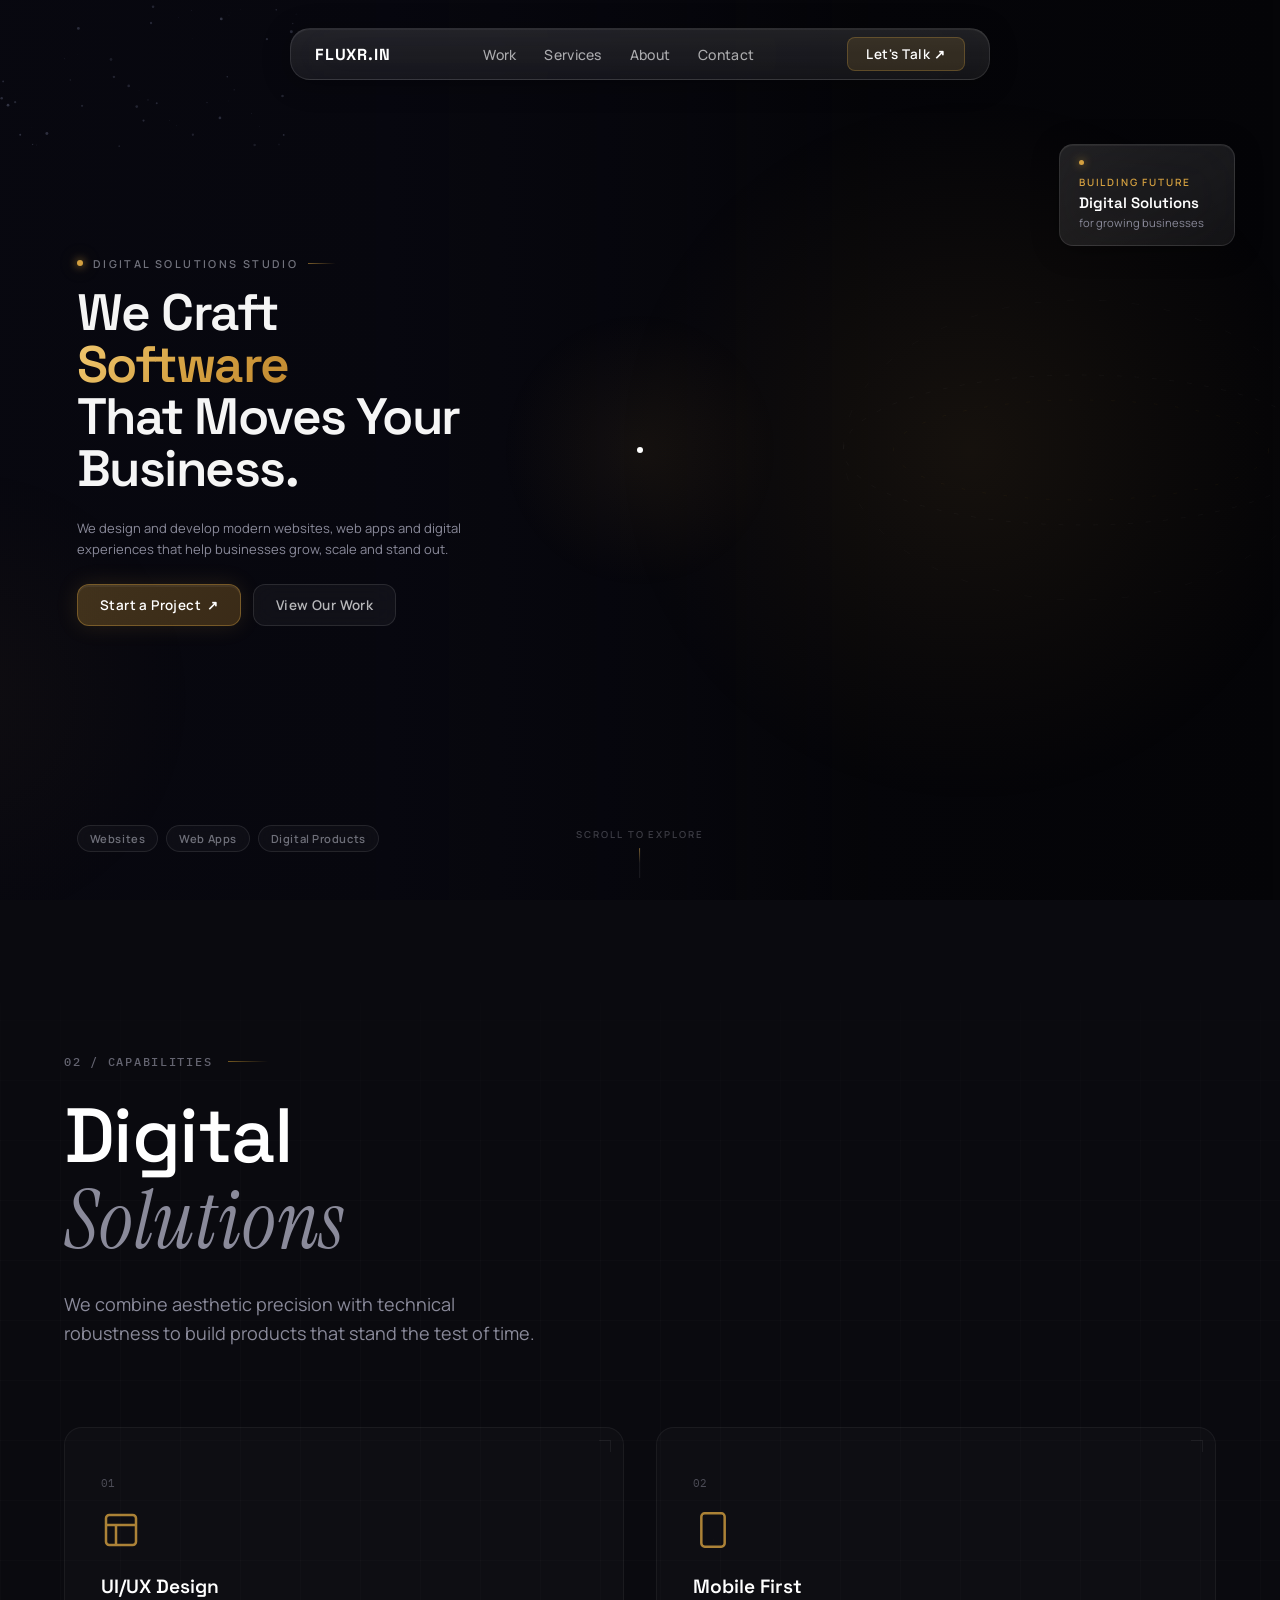
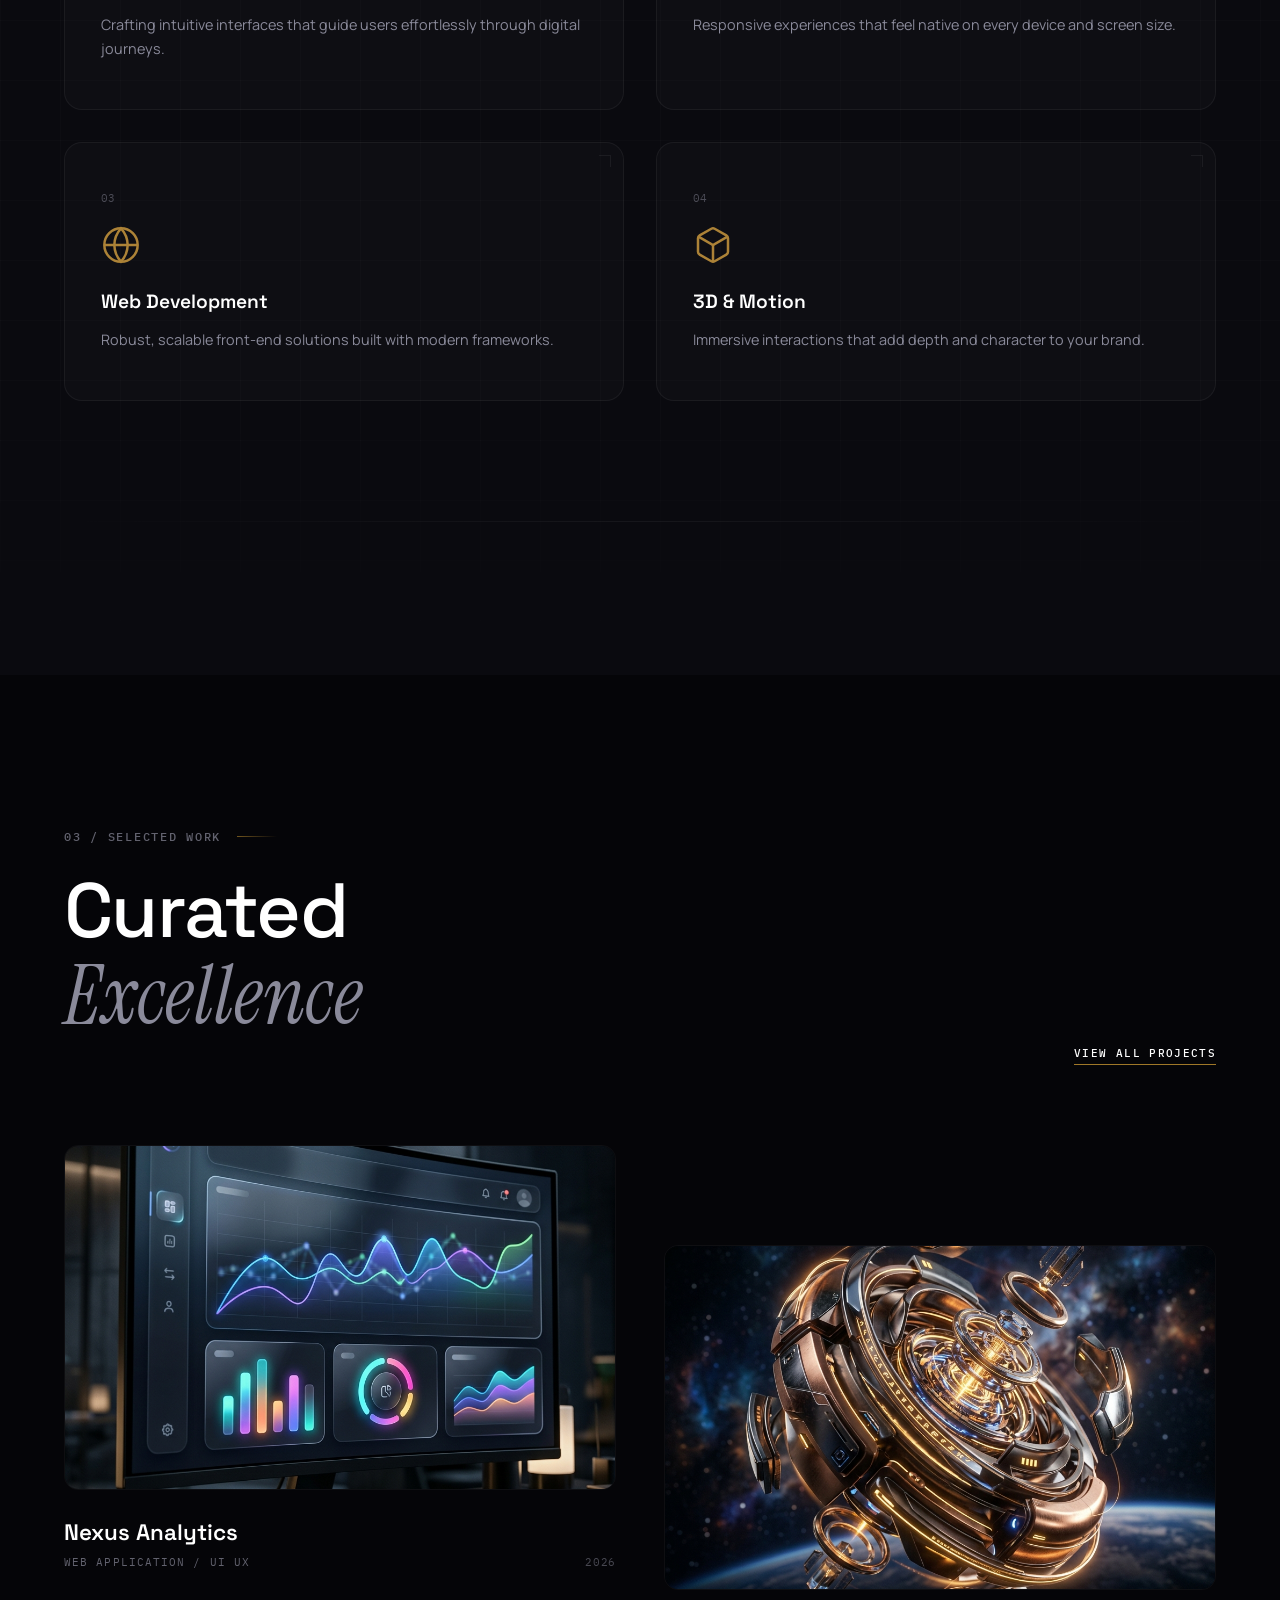
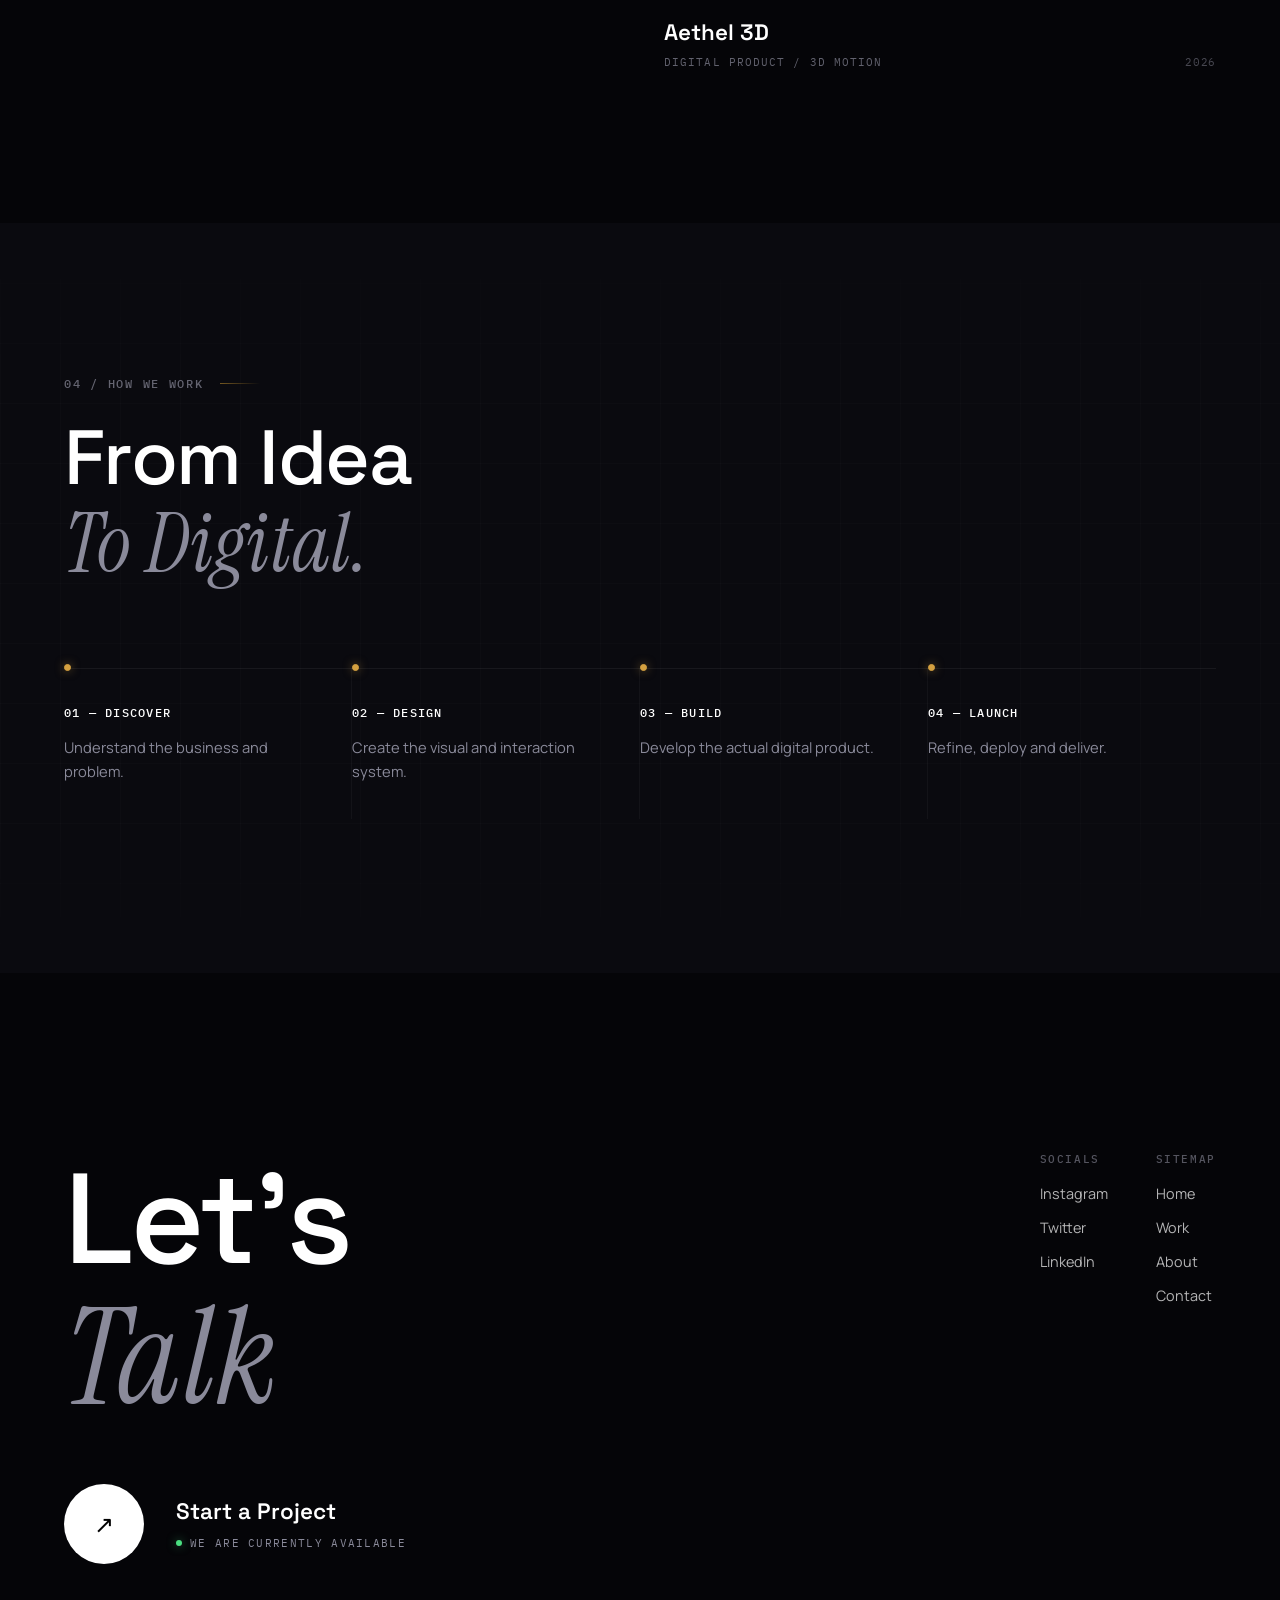
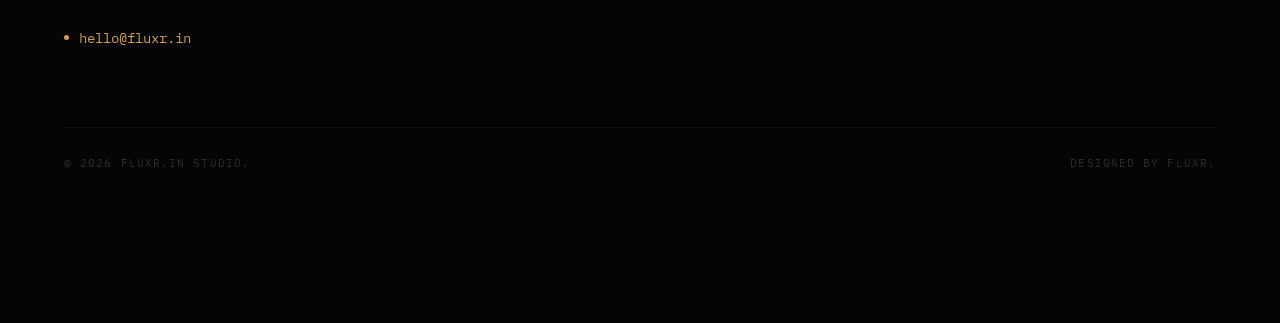
==== commit 03cc642b: "V2 Commit" ====
--- a/index.html
+++ b/index.html
@@ -7,7 +7,7 @@
     <title>FLUXR.IN — Premium Digital Studio</title>
     <link rel="preconnect" href="https://fonts.googleapis.com">
     <link rel="preconnect" href="https://fonts.gstatic.com" crossorigin>
-    <link href="https://fonts.googleapis.com/css2?family=Instrument+Serif:ital@0;1&family=Manrope:wght@400;500;600;700&family=Space+Grotesk:wght@400;500;600;700&display=swap" rel="stylesheet">
+    <link href="https://fonts.googleapis.com/css2?family=IBM+Plex+Mono:wght@400;500&family=Instrument+Serif:ital@0;1&family=Manrope:wght@400;500;600;700&family=Space+Grotesk:wght@400;500;600;700&display=swap" rel="stylesheet">
     <link rel="stylesheet" href="style.css">
 </head>
 <body>
@@ -141,6 +141,7 @@
             </div>
             <div class="capabilities-grid">
                 <div class="cap-card fade-up">
+                    <span class="cap-num">01</span>
                     <div class="cap-icon">
                         <svg viewBox="0 0 24 24" fill="none" stroke="currentColor" stroke-width="1.5"><rect x="3" y="3" width="18" height="18" rx="2" ry="2"></rect><line x1="3" y1="9" x2="21" y2="9"></line><line x1="9" y1="21" x2="9" y2="9"></line></svg>
                     </div>
@@ -148,6 +149,7 @@
                     <p class="cap-text">Crafting intuitive interfaces that guide users effortlessly through digital journeys.</p>
                 </div>
                 <div class="cap-card cap-card--offset-1 fade-up">
+                    <span class="cap-num">02</span>
                     <div class="cap-icon">
                         <svg viewBox="0 0 24 24" fill="none" stroke="currentColor" stroke-width="1.5"><rect x="5" y="2" width="14" height="20" rx="2" ry="2"></rect><line x1="12" y1="18" x2="12.01" y2="18"></line></svg>
                     </div>
@@ -155,6 +157,7 @@
                     <p class="cap-text">Responsive experiences that feel native on every device and screen size.</p>
                 </div>
                 <div class="cap-card cap-card--offset-2 fade-up">
+                    <span class="cap-num">03</span>
                     <div class="cap-icon">
                         <svg viewBox="0 0 24 24" fill="none" stroke="currentColor" stroke-width="1.5"><circle cx="12" cy="12" r="10"></circle><line x1="2" y1="12" x2="22" y2="12"></line><path d="M12 2a15.3 15.3 0 0 1 4 10 15.3 15.3 0 0 1-4 10 15.3 15.3 0 0 1-4-10 15.3 15.3 0 0 1 4-10z"></path></svg>
                     </div>
@@ -162,6 +165,7 @@
                     <p class="cap-text">Robust, scalable front-end solutions built with modern frameworks.</p>
                 </div>
                 <div class="cap-card cap-card--offset-3 fade-up">
+                    <span class="cap-num">04</span>
                     <div class="cap-icon">
                         <svg viewBox="0 0 24 24" fill="none" stroke="currentColor" stroke-width="1.5"><path d="M21 16V8a2 2 0 0 0-1-1.73l-7-4a2 2 0 0 0-2 0l-7 4A2 2 0 0 0 3 8v8a2 2 0 0 0 1 1.73l7 4a2 2 0 0 0 2 0l7-4A2 2 0 0 0 21 16z"></path><polyline points="3.27 6.96 12 12.01 20.73 6.96"></polyline><line x1="12" y1="22.08" x2="12" y2="12"></line></svg>
                     </div>
@@ -190,7 +194,7 @@
             <div class="work-grid">
                 <div class="project-card fade-up">
                     <div class="project-image-wrapper">
-                        <img src="images/project1.png" alt="Nexus Analytics" class="project-image">
+                        <img src="images/project1.png" alt="Nexus Analytics" class="project-image" loading="lazy">
                         <div class="project-overlay"></div>
                     </div>
                     <div class="project-info">
@@ -203,7 +207,7 @@
                 </div>
                 <div class="project-card project-card--offset fade-up">
                     <div class="project-image-wrapper">
-                        <img src="images/project2.png" alt="Aethel 3D" class="project-image">
+                        <img src="images/project2.png" alt="Aethel 3D" class="project-image" loading="lazy">
                         <div class="project-overlay"></div>
                     </div>
                     <div class="project-info">
@@ -280,7 +284,6 @@
                             <li><a href="#">Instagram</a></li>
                             <li><a href="#">Twitter</a></li>
                             <li><a href="#">LinkedIn</a></li>
-                            <li><a href="#">Awwwards</a></li>
                         </ul>
                     </div>
                     <div class="footer-col">
--- a/style.css
+++ b/style.css
@@ -1,33 +1,41 @@
 /* ============================================================
-   FLUXR.IN — Premium Hero CSS  (Gold Edition)
+   FLUXR.IN — Premium Hero CSS  (Refined Edition)
    Dark Cinematic · Glassmorphism · Space Grotesk Typography
    ============================================================ */
 
-@import url('https://fonts.googleapis.com/css2?family=Space+Grotesk:wght@400;500;600;700&family=Manrope:wght@400;500;600;700&display=swap');
+@import url('https://fonts.googleapis.com/css2?family=IBM+Plex+Mono:wght@400;500&family=Space+Grotesk:wght@400;500;600;700&family=Manrope:wght@400;500;600;700&display=swap');
 
 /* ── Design Tokens ─────────────────────────────────────────── */
 :root {
+    --bg-deep:           #050508;
+    --bg-section:        #050508;
+    --bg-section-alt:    #0a0a0f;
+
     --accent-gold:       #d4a040;
     --accent-gold-light: #f0c870;
     --accent-gold-dim:   #a07828;
-
-    --glass-bg:          rgba(255, 255, 255, 0.048);
-    --glass-bg-h:        rgba(255, 255, 255, 0.075);
+    --accent-cyan:       rgba(100, 180, 255, 0.55);
+
+    --glass-bg:          rgba(255, 255, 255, 0.05);
+    --glass-bg-h:        rgba(255, 255, 255, 0.08);
     --glass-border:      rgba(255, 255, 255, 0.10);
     --glass-border-h:    rgba(255, 255, 255, 0.18);
-    --glass-blur:        blur(20px);
-    --glass-shadow:      0 4px 28px rgba(0,0,0,0.28), 0 1px 0 rgba(255,255,255,0.05) inset;
-
-    --text-primary: #f0f0f2;
-    --text-muted:   rgba(200, 202, 215, 0.58);
+    --glass-blur:        blur(28px);
+    --glass-shadow:      0 4px 28px rgba(0,0,0,0.32), 0 1px 0 rgba(255,255,255,0.05) inset;
+
+    --text-primary: #F5F5F5;
+    --text-muted:   #8a8a9a;
 
     --font-display: 'Space Grotesk', sans-serif;
     --font-body:    'Manrope', sans-serif;
+    --font-mono:    'IBM Plex Mono', monospace;
+    --font-serif:   'Instrument Serif', serif;
 
     --ease-out:     cubic-bezier(0.22, 1, 0.36, 1);
     --ease-spring:  cubic-bezier(0.34, 1.56, 0.64, 1);
 
     --nav-h: 54px;
+    --section-pad: clamp(100px, 12vw, 180px);
 }
 
 /* ── Reset ──────────────────────────────────────────────────── */
@@ -44,7 +52,7 @@
 
 body {
     font-family: var(--font-body);
-    background: #080810;
+    background: var(--bg-deep);
     color: var(--text-primary);
     cursor: none;
 }
@@ -84,7 +92,7 @@
     overflow: hidden;
     display: flex;
     flex-direction: column;
-    background: #080810;
+    background: var(--bg-deep);
 }
 
 /* ── Video Background ───────────────────────────────────────── */
@@ -224,11 +232,11 @@
    NAVIGATION
 ================================================================ */
 .glass-nav {
-    position: absolute;
+    position: fixed;
     top: 28px;
     left: 50%;
-    transform: translateX(-50%);
-    z-index: 20;
+    transform: translateX(-50%) translateY(0);
+    z-index: 100;
     width: min(700px, calc(100% - 48px));
 
     background: var(--glass-bg);
@@ -245,11 +253,21 @@
 
     opacity: 0;
     transition: opacity 0.7s var(--ease-out) 0.1s,
+                transform 0.4s var(--ease-out),
                 background 0.35s ease,
                 border-color 0.35s ease;
 
     --mouse-x: 50%;
     --mouse-y: 50%;
+}
+
+.glass-nav.nav-hidden {
+    transform: translateX(-50%) translateY(-120%);
+}
+
+.glass-nav.nav-scrolled {
+    background: rgba(5, 5, 8, 0.65);
+    border-color: rgba(255, 255, 255, 0.06);
 }
 
 .glass-nav.loaded { opacity: 1; }
@@ -404,7 +422,7 @@
     padding-right: 24px;
     padding-bottom: 72px;   /* clear scroll indicator & chips */
 
-    max-width: min(760px, 58vw);
+    max-width: min(700px, 55vw);
     will-change: transform;
 }
 
@@ -458,12 +476,12 @@
 /* ── Hero Heading ───────────────────────────────────────────── */
 .hero-heading {
     font-family: var(--font-display);
-    font-size: clamp(44px, 5.5vw, 80px);
-    font-weight: 700;
-    line-height: 1.06;
-    letter-spacing: -0.025em;
+    font-size: clamp(48px, 5.8vw, 86px);
+    font-weight: 600;
+    line-height: 1.02;
+    letter-spacing: -0.03em;
     color: var(--text-primary);
-    margin-bottom: 18px;
+    margin-bottom: 22px;
     display: flex;
     flex-direction: column;
     gap: 0;
@@ -750,17 +768,23 @@
    NEW EDITORIAL SECTIONS (Capabilities, Work, Approach, Contact)
 ================================================================ */
 .editorial-accent {
-    font-family: 'Instrument Serif', serif;
+    font-family: var(--font-serif);
     font-style: italic;
     font-weight: 400;
     color: var(--text-muted);
+    font-size: 1.05em;
+    letter-spacing: 0.01em;
 }
 
 .section {
     position: relative;
-    padding: 120px 0;
+    padding: var(--section-pad) 0;
     z-index: 10;
-    background: #080810;
+    background: var(--bg-section);
+}
+
+section.section:nth-of-type(even) {
+    background: var(--bg-section-alt);
 }
 
 section.section:nth-of-type(even)::before {
@@ -795,13 +819,23 @@
 }
 
 .section-number {
-    font-family: var(--font-body);
-    font-size: 0.75rem;
-    font-weight: 700;
-    letter-spacing: 0.2em;
+    font-family: var(--font-mono);
+    font-size: 0.72rem;
+    font-weight: 500;
+    letter-spacing: 0.15em;
     color: var(--text-muted);
+    opacity: 0.7;
+    display: flex;
+    align-items: center;
+    gap: 16px;
+    margin-bottom: 24px;
+}
+.section-number::after {
+    content: '';
     display: block;
-    margin-bottom: 24px;
+    width: 40px;
+    height: 1px;
+    background: linear-gradient(to right, var(--accent-gold-dim), transparent);
 }
 
 .section-title {
@@ -841,19 +875,19 @@
 }
 
 .cap-card {
-    background: rgba(255, 255, 255, 0.02);
+    background: rgba(255, 255, 255, 0.018);
     border: 1px solid rgba(255, 255, 255, 0.05);
-    border-radius: 16px;
-    padding: 40px 32px;
-    transition: transform 0.4s var(--ease-out), border-color 0.4s ease, background 0.4s ease;
+    border-radius: 18px;
+    padding: 48px 36px;
+    transition: transform 0.5s var(--ease-out), border-color 0.5s ease, background 0.5s ease;
     position: relative;
     overflow: hidden;
 }
 
 .cap-card:hover {
-    transform: translateY(-8px);
-    border-color: rgba(255, 255, 255, 0.15);
-    background: rgba(255, 255, 255, 0.04);
+    transform: translateY(-5px);
+    border-color: rgba(255, 255, 255, 0.14);
+    background: rgba(255, 255, 255, 0.035);
 }
 
 /* Mouse radial glow for cap cards */
@@ -861,47 +895,76 @@
     content: "";
     position: absolute;
     inset: 0;
-    background: radial-gradient(circle at var(--mouse-x, 50%) var(--mouse-y, 50%), rgba(212,160,64,0.08) 0%, transparent 60%);
+    background: radial-gradient(circle at var(--mouse-x, 50%) var(--mouse-y, 50%), rgba(212,160,64,0.06) 0%, transparent 55%);
     opacity: 0;
-    transition: opacity 0.3s ease;
+    transition: opacity 0.4s ease;
     pointer-events: none;
 }
 .cap-card:hover::before {
     opacity: 1;
 }
 
-.cap-card--offset-1 { transform: translateY(24px); }
-.cap-card--offset-2 { transform: translateY(48px); }
-.cap-card--offset-3 { transform: translateY(72px); }
-
-.cap-card:hover.cap-card--offset-1 { transform: translateY(16px); }
-.cap-card:hover.cap-card--offset-2 { transform: translateY(40px); }
-.cap-card:hover.cap-card--offset-3 { transform: translateY(64px); }
+/* Corner technical marker */
+.cap-card::after {
+    content: '';
+    position: absolute;
+    top: 12px;
+    right: 12px;
+    width: 12px;
+    height: 12px;
+    border-top: 1px solid rgba(255,255,255,0.06);
+    border-right: 1px solid rgba(255,255,255,0.06);
+    transition: border-color 0.4s ease;
+    pointer-events: none;
+}
+.cap-card:hover::after {
+    border-color: rgba(212,160,64,0.25);
+}
+
+.cap-card--offset-1 { transform: translateY(40px); }
+.cap-card--offset-2 { transform: translateY(0); }
+.cap-card--offset-3 { transform: translateY(40px); }
+
+.cap-card:hover.cap-card--offset-1 { transform: translateY(35px); }
+.cap-card:hover.cap-card--offset-2 { transform: translateY(-5px); }
+.cap-card:hover.cap-card--offset-3 { transform: translateY(35px); }
+
+.cap-num {
+    font-family: var(--font-mono);
+    font-size: 0.7rem;
+    font-weight: 400;
+    color: var(--text-muted);
+    opacity: 0.5;
+    display: block;
+    margin-bottom: 20px;
+}
 
 .cap-icon {
-    width: 48px;
-    height: 48px;
+    width: 40px;
+    height: 40px;
     margin-bottom: 24px;
     color: var(--accent-gold);
-    transition: transform 0.4s var(--ease-out);
+    opacity: 0.8;
+    transition: transform 0.5s var(--ease-out), opacity 0.5s ease;
 }
 .cap-card:hover .cap-icon {
-    transform: scale(1.1) rotate(5deg);
+    transform: scale(1.08) rotate(3deg);
+    opacity: 1;
 }
 
 .cap-title {
     font-family: var(--font-display);
-    font-size: 1.25rem;
+    font-size: 1.2rem;
     font-weight: 600;
     color: #fff;
-    margin-bottom: 12px;
+    margin-bottom: 14px;
 }
 
 .cap-text {
     font-family: var(--font-body);
-    font-size: 0.95rem;
+    font-size: 0.9rem;
     color: var(--text-muted);
-    line-height: 1.6;
+    line-height: 1.65;
 }
 
 .section-divider {
@@ -912,23 +975,23 @@
 
 /* ── Selected Work Section ──────────────────────────────────── */
 .view-all-link {
-    font-family: var(--font-body);
-    font-size: 0.75rem;
-    font-weight: 700;
-    letter-spacing: 0.1em;
+    font-family: var(--font-mono);
+    font-size: 0.7rem;
+    font-weight: 500;
+    letter-spacing: 0.12em;
     color: #fff;
     text-decoration: none;
-    border-bottom: 1px solid var(--accent-gold);
+    border-bottom: 1px solid var(--accent-gold-dim);
     padding-bottom: 4px;
-    transition: color 0.3s ease;
-}
-.view-all-link:hover { color: var(--accent-gold); }
+    transition: color 0.3s ease, border-color 0.3s ease;
+}
+.view-all-link:hover { color: var(--accent-gold); border-color: var(--accent-gold); }
 
 .work-grid {
     display: grid;
-    grid-template-columns: 1fr 1fr;
+    grid-template-columns: 3fr 2fr;
     gap: 48px;
-    align-items: center;
+    align-items: start;
 }
 
 .project-card {
@@ -937,15 +1000,21 @@
 }
 
 .project-card--offset {
-    margin-top: 120px;
+    margin-top: 100px;
 }
 
 .project-image-wrapper {
     position: relative;
-    border-radius: 12px;
+    border-radius: 14px;
     overflow: hidden;
-    margin-bottom: 24px;
-    aspect-ratio: 4/3;
+    margin-bottom: 28px;
+    aspect-ratio: 16/10;
+    border: 1px solid rgba(255,255,255,0.04);
+    transition: border-color 0.6s ease, box-shadow 0.6s ease;
+}
+.project-card:hover .project-image-wrapper {
+    border-color: rgba(212,160,64,0.15);
+    box-shadow: 0 0 40px rgba(212,160,64,0.06);
 }
 
 .project-image {
@@ -961,9 +1030,9 @@
 .project-overlay {
     position: absolute;
     inset: 0;
-    background: rgba(8, 8, 16, 0.2);
+    background: rgba(5, 5, 8, 0.25);
     opacity: 0;
-    transition: opacity 0.5s ease;
+    transition: opacity 0.6s ease;
 }
 .project-card:hover .project-overlay {
     opacity: 1;
@@ -973,11 +1042,15 @@
     display: flex;
     flex-direction: column;
     gap: 8px;
+    transition: transform 0.6s var(--ease-out);
+}
+.project-card:hover .project-info {
+    transform: translateY(-4px);
 }
 
 .project-title {
     font-family: var(--font-display);
-    font-size: 1.5rem;
+    font-size: 1.4rem;
     font-weight: 600;
     color: #fff;
 }
@@ -985,10 +1058,23 @@
 .project-meta {
     display: flex;
     justify-content: space-between;
-    font-family: var(--font-body);
-    font-size: 0.75rem;
+    align-items: center;
+}
+.project-category {
+    font-family: var(--font-mono);
+    font-size: 0.68rem;
+    font-weight: 400;
     letter-spacing: 0.1em;
     color: var(--text-muted);
+    opacity: 0.7;
+}
+.project-year {
+    font-family: var(--font-mono);
+    font-size: 0.68rem;
+    font-weight: 400;
+    letter-spacing: 0.06em;
+    color: var(--text-muted);
+    opacity: 0.5;
 }
 
 /* Custom Cursor for Projects */
@@ -1024,9 +1110,9 @@
 .approach-timeline {
     display: grid;
     grid-template-columns: repeat(4, 1fr);
-    gap: 32px;
+    gap: 0;
     position: relative;
-    margin-top: 40px;
+    margin-top: 48px;
 }
 
 .approach-timeline::before {
@@ -1036,62 +1122,97 @@
     left: 0;
     right: 0;
     height: 1px;
-    background: rgba(255, 255, 255, 0.1);
+    background: rgba(255, 255, 255, 0.06);
+}
+
+/* Scroll-driven gold progress line */
+.approach-timeline::after {
+    content: '';
+    position: absolute;
+    top: -1px;
+    left: 0;
+    width: calc(var(--approach-progress, 0) * 100%);
+    height: 2px;
+    background: linear-gradient(to right, var(--accent-gold), var(--accent-gold-light));
+    transition: width 0.3s var(--ease-out);
+    box-shadow: 0 0 12px rgba(212,160,64,0.3);
 }
 
 .approach-step {
-    padding-top: 32px;
+    padding: 36px 32px 36px 0;
     position: relative;
-}
-
+    border-right: 1px solid rgba(255,255,255,0.04);
+}
+.approach-step:last-child {
+    border-right: none;
+}
+
+/* Step dot on the line */
 .approach-step::before {
     content: '';
     position: absolute;
-    top: -2px;
+    top: -4px;
     left: 0;
-    width: 0;
-    height: 3px;
+    width: 7px;
+    height: 7px;
+    border-radius: 50%;
+    background: rgba(255,255,255,0.12);
+    border: 1px solid rgba(255,255,255,0.08);
+    transition: background 0.6s ease, border-color 0.6s ease, box-shadow 0.6s ease;
+}
+.approach-step.visible::before {
     background: var(--accent-gold);
-    transition: width 1s var(--ease-out);
-}
-.approach-step.visible::before {
-    width: 100%;
+    border-color: var(--accent-gold);
+    box-shadow: 0 0 10px rgba(212,160,64,0.5);
 }
 
 .step-num {
-    font-family: var(--font-body);
-    font-size: 0.85rem;
-    font-weight: 700;
+    font-family: var(--font-mono);
+    font-size: 0.78rem;
+    font-weight: 500;
     letter-spacing: 0.1em;
-    color: #fff;
+    color: var(--text-muted);
     display: block;
     margin-bottom: 16px;
+    transition: color 0.6s ease;
+}
+.approach-step.visible .step-num {
+    color: #fff;
 }
 
 .step-desc {
     font-family: var(--font-body);
-    font-size: 0.95rem;
+    font-size: 0.92rem;
     color: var(--text-muted);
-    line-height: 1.5;
+    line-height: 1.6;
+    opacity: 0.6;
+    transition: opacity 0.6s ease;
+}
+.approach-step.visible .step-desc {
+    opacity: 1;
 }
 
 /* ── Contact Section ────────────────────────────────────────── */
+.section-contact {
+    padding-top: clamp(120px, 14vw, 220px);
+}
+
 .contact-grid {
     display: grid;
     grid-template-columns: 2fr 1fr;
     gap: 64px;
     padding-bottom: 80px;
-    border-bottom: 1px solid rgba(255, 255, 255, 0.05);
+    border-bottom: 1px solid rgba(255, 255, 255, 0.04);
 }
 
 .contact-title {
     font-family: var(--font-display);
-    font-size: clamp(64px, 8vw, 120px);
+    font-size: clamp(72px, 10vw, 140px);
     font-weight: 500;
-    line-height: 1.1;
+    line-height: 1.05;
     color: #fff;
-    margin-bottom: 48px;
-    letter-spacing: -0.02em;
+    margin-bottom: 56px;
+    letter-spacing: -0.03em;
 }
 
 .contact-cta {
@@ -1112,22 +1233,30 @@
     justify-content: center;
     text-decoration: none;
     font-size: 1.5rem;
+    flex-shrink: 0;
+    transition: transform 0.4s var(--ease-out), box-shadow 0.4s ease;
+}
+.cta-circle-btn:hover {
+    transform: scale(1.08);
+    box-shadow: 0 0 30px rgba(255,255,255,0.15);
 }
 
 .cta-text {
     display: flex;
     flex-direction: column;
-    gap: 8px;
+    gap: 10px;
 }
 .cta-primary {
     font-family: var(--font-display);
-    font-size: 1.5rem;
+    font-size: 1.4rem;
+    font-weight: 600;
     color: #fff;
 }
 .cta-status {
-    font-family: var(--font-body);
-    font-size: 0.75rem;
-    letter-spacing: 0.1em;
+    font-family: var(--font-mono);
+    font-size: 0.68rem;
+    font-weight: 400;
+    letter-spacing: 0.12em;
     color: var(--text-muted);
     display: flex;
     align-items: center;
@@ -1139,17 +1268,32 @@
     border-radius: 50%;
     background: #4ade80;
     box-shadow: 0 0 10px rgba(74, 222, 128, 0.5);
+    animation: statusPulse 2.4s ease-in-out infinite;
+}
+@keyframes statusPulse {
+    0%, 100% { box-shadow: 0 0 8px rgba(74,222,128,0.5); }
+    50%      { box-shadow: 0 0 14px rgba(74,222,128,0.8); }
 }
 
 .contact-email {
-    font-family: var(--font-body);
-    font-size: 1rem;
+    font-family: var(--font-mono);
+    font-size: 0.9rem;
     color: var(--accent-gold);
     text-decoration: none;
     transition: opacity 0.3s ease;
+    display: flex;
+    align-items: center;
+    gap: 10px;
+}
+.contact-email::before {
+    content: '';
+    width: 5px;
+    height: 5px;
+    border-radius: 50%;
+    background: var(--accent-gold);
 }
 .contact-email:hover {
-    opacity: 0.8;
+    opacity: 0.75;
 }
 
 .contact-footer {
@@ -1163,10 +1307,12 @@
     gap: 16px;
 }
 .footer-label {
-    font-family: var(--font-body);
-    font-size: 0.75rem;
+    font-family: var(--font-mono);
+    font-size: 0.68rem;
+    font-weight: 500;
     letter-spacing: 0.15em;
     color: var(--text-muted);
+    opacity: 0.6;
 }
 .footer-links {
     list-style: none;
@@ -1178,22 +1324,23 @@
 .footer-links a {
     font-family: var(--font-body);
     font-size: 0.9rem;
-    color: #fff;
+    color: rgba(255,255,255,0.7);
     text-decoration: none;
     transition: color 0.3s ease;
 }
 .footer-links a:hover {
-    color: var(--text-muted);
+    color: #fff;
 }
 
 .footer-bottom {
     display: flex;
     justify-content: space-between;
-    padding-top: 24px;
-    font-family: var(--font-body);
-    font-size: 0.75rem;
+    padding-top: 28px;
+    font-family: var(--font-mono);
+    font-size: 0.68rem;
+    font-weight: 400;
     letter-spacing: 0.1em;
-    color: rgba(255, 255, 255, 0.2);
+    color: rgba(255, 255, 255, 0.15);
 }
 
 
@@ -1289,22 +1436,29 @@
 @media (max-width: 1280px) {
     .capabilities-grid { grid-template-columns: repeat(2, 1fr); gap: 32px; }
     .cap-card--offset-1, .cap-card--offset-2, .cap-card--offset-3 { transform: none; }
-    .cap-card:hover.cap-card--offset-1, .cap-card:hover.cap-card--offset-2, .cap-card:hover.cap-card--offset-3 { transform: translateY(-8px); }
+    .cap-card:hover.cap-card--offset-1, .cap-card:hover.cap-card--offset-2, .cap-card:hover.cap-card--offset-3 { transform: translateY(-5px); }
+    .work-grid { grid-template-columns: 1fr 1fr; }
 }
 
 @media (max-width: 900px) {
+    :root { --section-pad: 80px; }
     .work-grid { grid-template-columns: 1fr; gap: 64px; }
     .project-card--offset { margin-top: 0; }
     
-    .approach-timeline { grid-template-columns: repeat(2, 1fr); gap: 48px; }
-    .approach-timeline::before { display: none; }
+    .approach-timeline { grid-template-columns: repeat(2, 1fr); gap: 0; }
+    .approach-timeline::before, .approach-timeline::after { display: none; }
+    .approach-step { border-right: none; border-bottom: 1px solid rgba(255,255,255,0.04); }
+    .approach-step::before { display: none; }
     
     .contact-grid { grid-template-columns: 1fr; gap: 48px; }
     .contact-footer { justify-content: flex-start; }
 }
 
 @media (max-width: 768px) {
+    :root { --section-pad: 64px; }
     .section-header--flex { flex-direction: column; align-items: flex-start; gap: 24px; }
     .capabilities-grid { grid-template-columns: 1fr; }
     .contact-footer { flex-direction: column; gap: 32px; }
+    .cursor-view-project { display: none; }
+    .approach-timeline { grid-template-columns: 1fr; }
 }
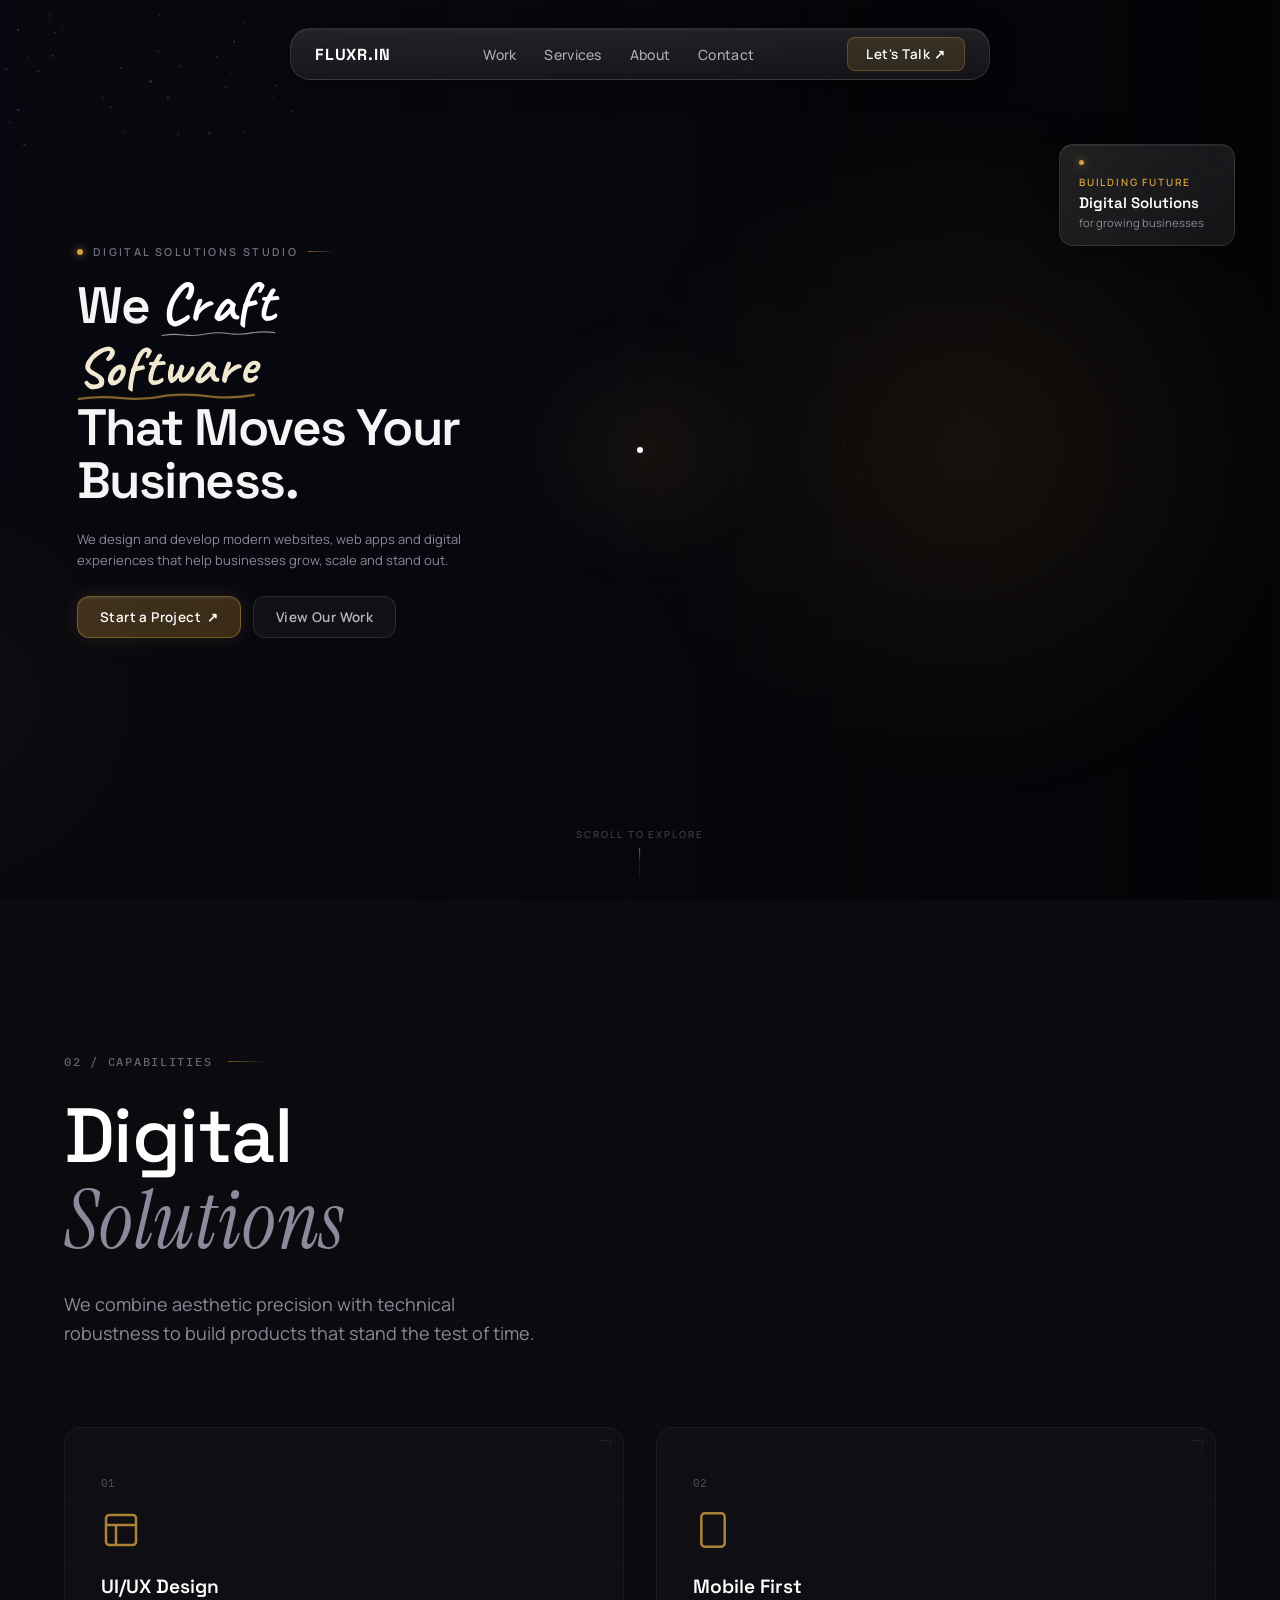
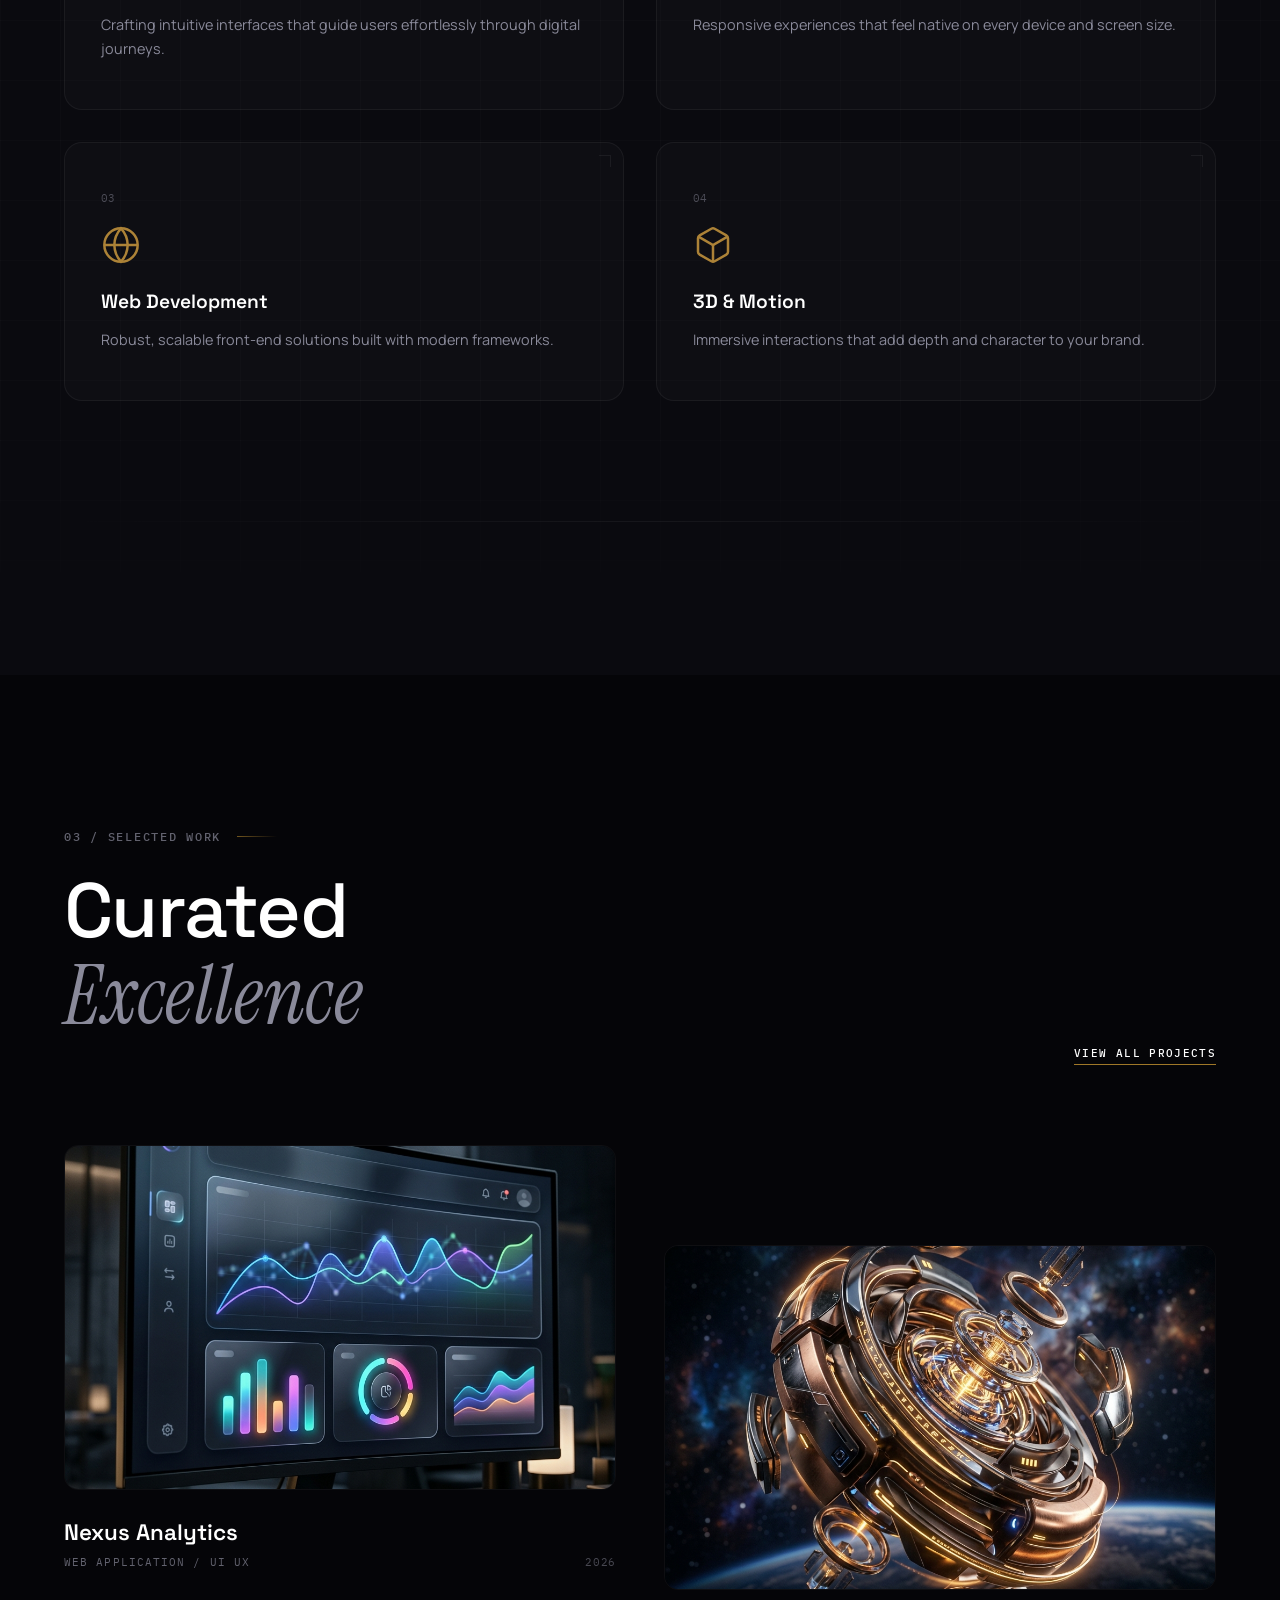
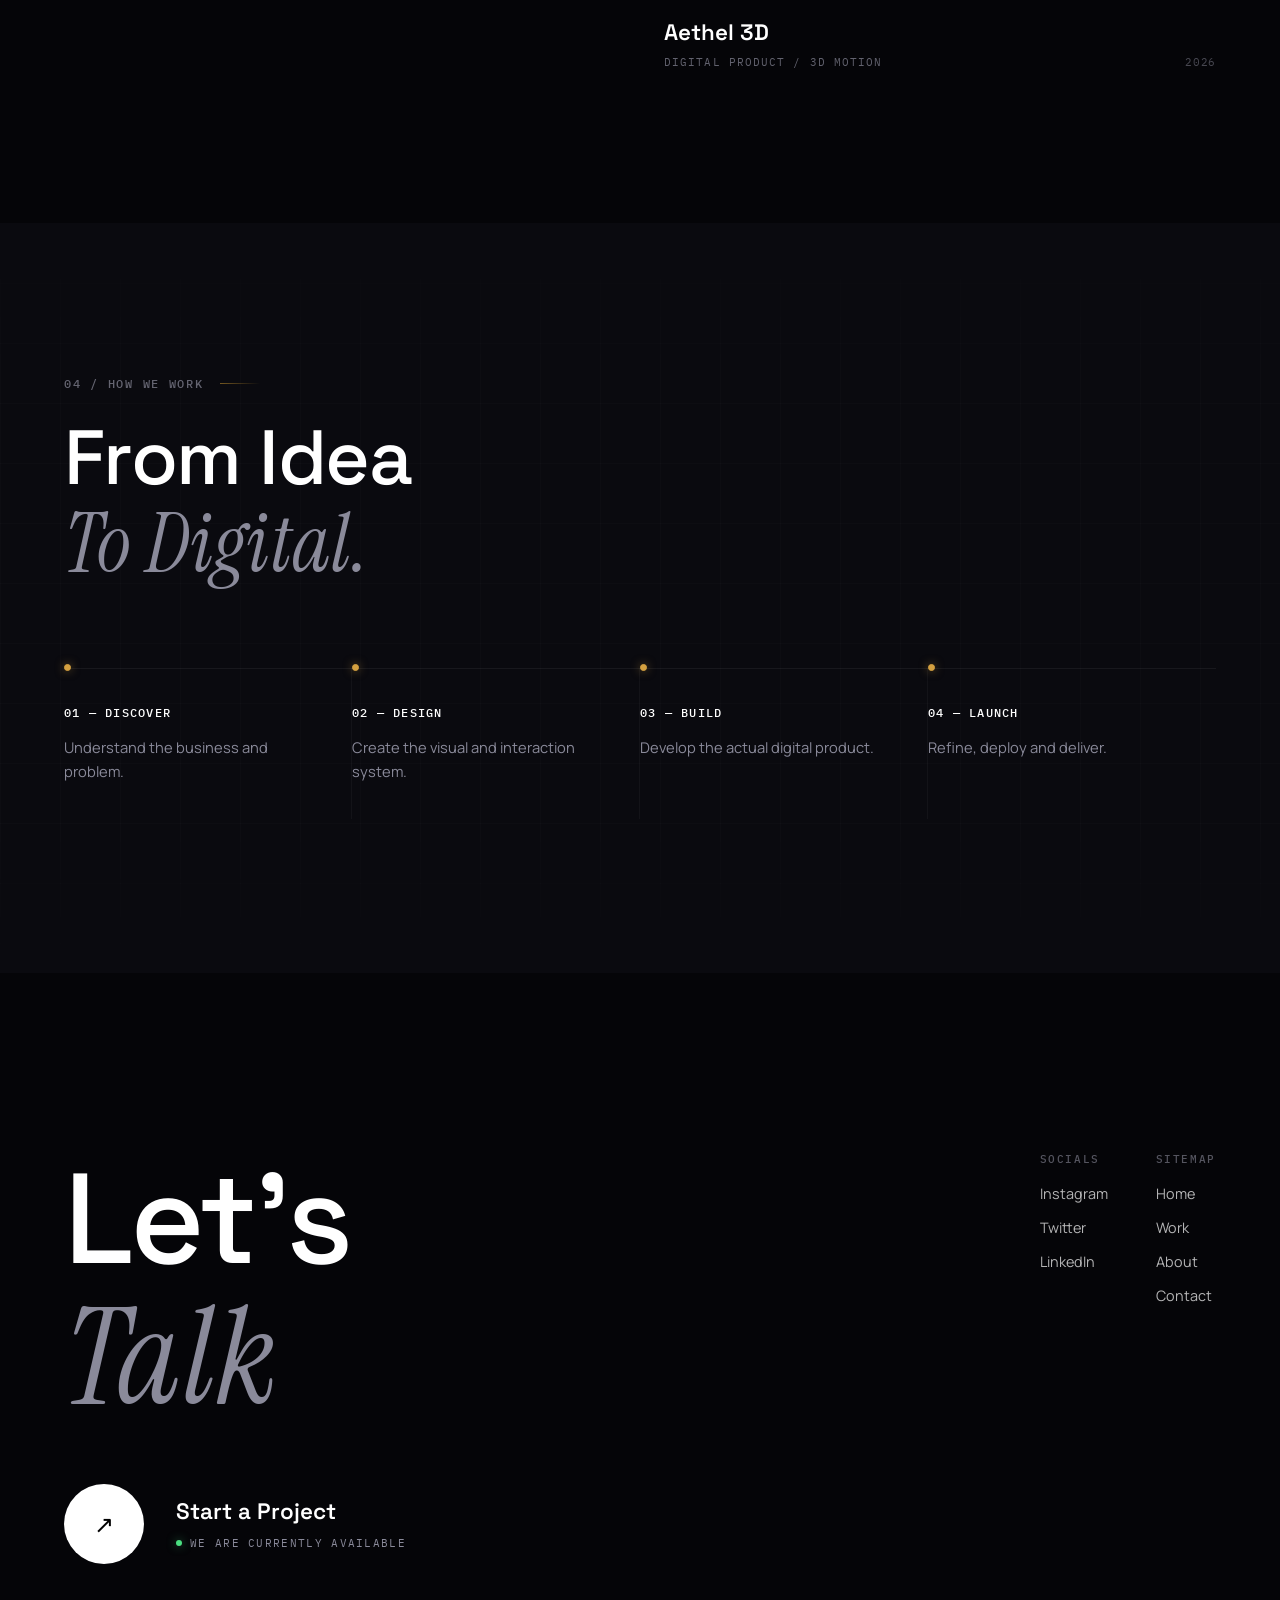
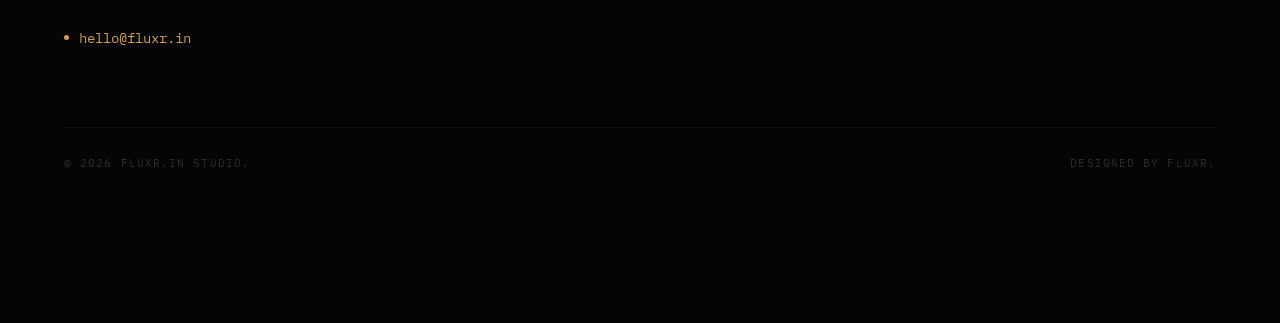
==== commit 5bbb009a: "Globe addition" ====
--- a/index.html
+++ b/index.html
@@ -7,7 +7,7 @@
     <title>FLUXR.IN — Premium Digital Studio</title>
     <link rel="preconnect" href="https://fonts.googleapis.com">
     <link rel="preconnect" href="https://fonts.gstatic.com" crossorigin>
-    <link href="https://fonts.googleapis.com/css2?family=IBM+Plex+Mono:wght@400;500&family=Instrument+Serif:ital@0;1&family=Manrope:wght@400;500;600;700&family=Space+Grotesk:wght@400;500;600;700&display=swap" rel="stylesheet">
+    <link href="https://fonts.googleapis.com/css2?family=Caveat:wght@700&family=IBM+Plex+Mono:wght@400;500&family=Instrument+Serif:ital@0;1&family=Manrope:wght@400;500;600;700&family=Space+Grotesk:wght@400;500;600;700&display=swap" rel="stylesheet">
     <link rel="stylesheet" href="style.css">
 </head>
 <body>
@@ -77,8 +77,8 @@
 
             <!-- Main Heading -->
             <h1 class="hero-heading" id="heroHeading">
-                <span class="heading-line" data-line="1">We Craft</span>
-                <span class="heading-line accent-line" data-line="2"><em>Software</em></span>
+                <span class="heading-line" data-line="1">We <span class="chalk-word">Craft</span></span>
+                <span class="heading-line accent-line" data-line="2"><span class="chalk-word chalk-word--large">Software</span></span>
                 <span class="heading-line" data-line="3">That Moves Your</span>
                 <span class="heading-line" data-line="4">Business.</span>
             </h1>
@@ -99,6 +99,13 @@
                 </a>
             </div>
 
+            <!-- Floating Services Chips 
+            <div class="float-services" id="floatServices">
+                <span class="service-chip">Websites</span>
+                <span class="service-chip">Web Apps</span>
+                <span class="service-chip">Digital Products</span>
+            </div>
+-->
         </div>
 
         <!-- Floating Card — Near Globe (top-right area) -->
@@ -107,13 +114,6 @@
             <p class="float-card-label">Building Future</p>
             <p class="float-card-title">Digital Solutions</p>
             <p class="float-card-sub">for growing businesses</p>
-        </div>
-
-        <!-- Floating Services Chips — Bottom Left -->
-        <div class="float-services" id="floatServices">
-            <span class="service-chip">Websites</span>
-            <span class="service-chip">Web Apps</span>
-            <span class="service-chip">Digital Products</span>
         </div>
 
         <!-- Scroll Indicator -->
@@ -256,6 +256,7 @@
 
     <!-- Section 05 - Contact -->
     <section class="section section-contact" id="contact">
+        <canvas id="contactGlobe"></canvas>
         <div class="section-container">
             <div class="contact-grid">
                 <div class="contact-main fade-up">
@@ -308,5 +309,6 @@
     <div class="cursor-view-project" id="cursorViewProject">VIEW<br>PROJECT<br>↗</div>
 
     <script src="script.js"></script>
+    <script src="globe.js"></script>
 </body>
 </html>
--- a/style.css
+++ b/style.css
@@ -501,13 +501,33 @@
 .heading-line[data-line="3"].loaded { transition-delay: 0.94s; }
 .heading-line[data-line="4"].loaded { transition-delay: 1.07s; }
 
-/* "Software" — warm gold gradient */
-.accent-line em {
+/* Chalk-style words — Caveat handwritten font */
+.chalk-word {
+    font-family: 'Caveat', cursive;
+    font-weight: 700;
     font-style: normal;
-    background: linear-gradient(125deg, #f0c870 0%, #d4a040 55%, #c08830 100%);
-    -webkit-background-clip: text;
-    -webkit-text-fill-color: transparent;
-    background-clip: text;
+    color: #ffffff;
+    display: inline-block;
+    /* Subtle rough underline using SVG data URI — mimics chalk stroke */
+    background-image: url("data:image/svg+xml,%3Csvg xmlns='http://www.w3.org/2000/svg' width='200' height='8' viewBox='0 0 200 8'%3E%3Cpath d='M2 5 Q20 2 40 5 Q60 8 80 4 Q100 1 120 5 Q140 8 160 4 Q180 2 198 5' stroke='rgba(255,255,255,0.55)' stroke-width='2' fill='none' stroke-linecap='round'/%3E%3C/svg%3E");
+    background-repeat: no-repeat;
+    background-position: 0 100%;
+    background-size: 100% 8px;
+    padding-bottom: 6px;
+    /* Slight tilt for natural handwritten feel */
+    transform: rotate(-1.5deg);
+    transform-origin: left bottom;
+    letter-spacing: 0.01em;
+    /* Slightly larger than the surrounding sans-serif */
+    font-size: 1.12em;
+}
+
+.chalk-word--large {
+    font-size: 1.08em;
+    transform: rotate(-1deg);
+    /* Gold-tinted for Software to maintain brand accent */
+    color: #f0e8d0;
+    background-image: url("data:image/svg+xml,%3Csvg xmlns='http://www.w3.org/2000/svg' width='200' height='8' viewBox='0 0 200 8'%3E%3Cpath d='M2 5 Q25 2 50 5 Q75 8 100 3 Q125 1 150 5 Q175 8 198 4' stroke='rgba(212,160,64,0.6)' stroke-width='2.5' fill='none' stroke-linecap='round'/%3E%3C/svg%3E");
 }
 
 /* ── Description ────────────────────────────────────────────── */
@@ -678,9 +698,7 @@
 
 /* ── Service Chips ──────────────────────────────────────────── */
 .float-services {
-    position: absolute;
-    bottom: 48px;
-    left: clamp(36px, 6vw, 96px);
+    margin-top: clamp(24px, 4vw, 40px);
     z-index: 12;
     display: flex;
     gap: 8px;
@@ -1195,6 +1213,23 @@
 /* ── Contact Section ────────────────────────────────────────── */
 .section-contact {
     padding-top: clamp(120px, 14vw, 220px);
+    position: relative;
+    overflow: hidden;
+}
+
+#contactGlobe {
+    position: absolute;
+    top: 0;
+    left: 0;
+    width: 100%;
+    height: 100%;
+    z-index: 0;
+    pointer-events: none;
+}
+
+.section-contact .section-container {
+    position: relative;
+    z-index: 1;
 }
 
 .contact-grid {
@@ -1421,7 +1456,6 @@
     .btn { width: 100%; justify-content: center; }
 
     .float-card--globe { display: none; }
-    .float-services { left: 20px; bottom: 60px; }
     .orbital-svg { width: 310px; height: 310px; right: -22%; }
 }
 
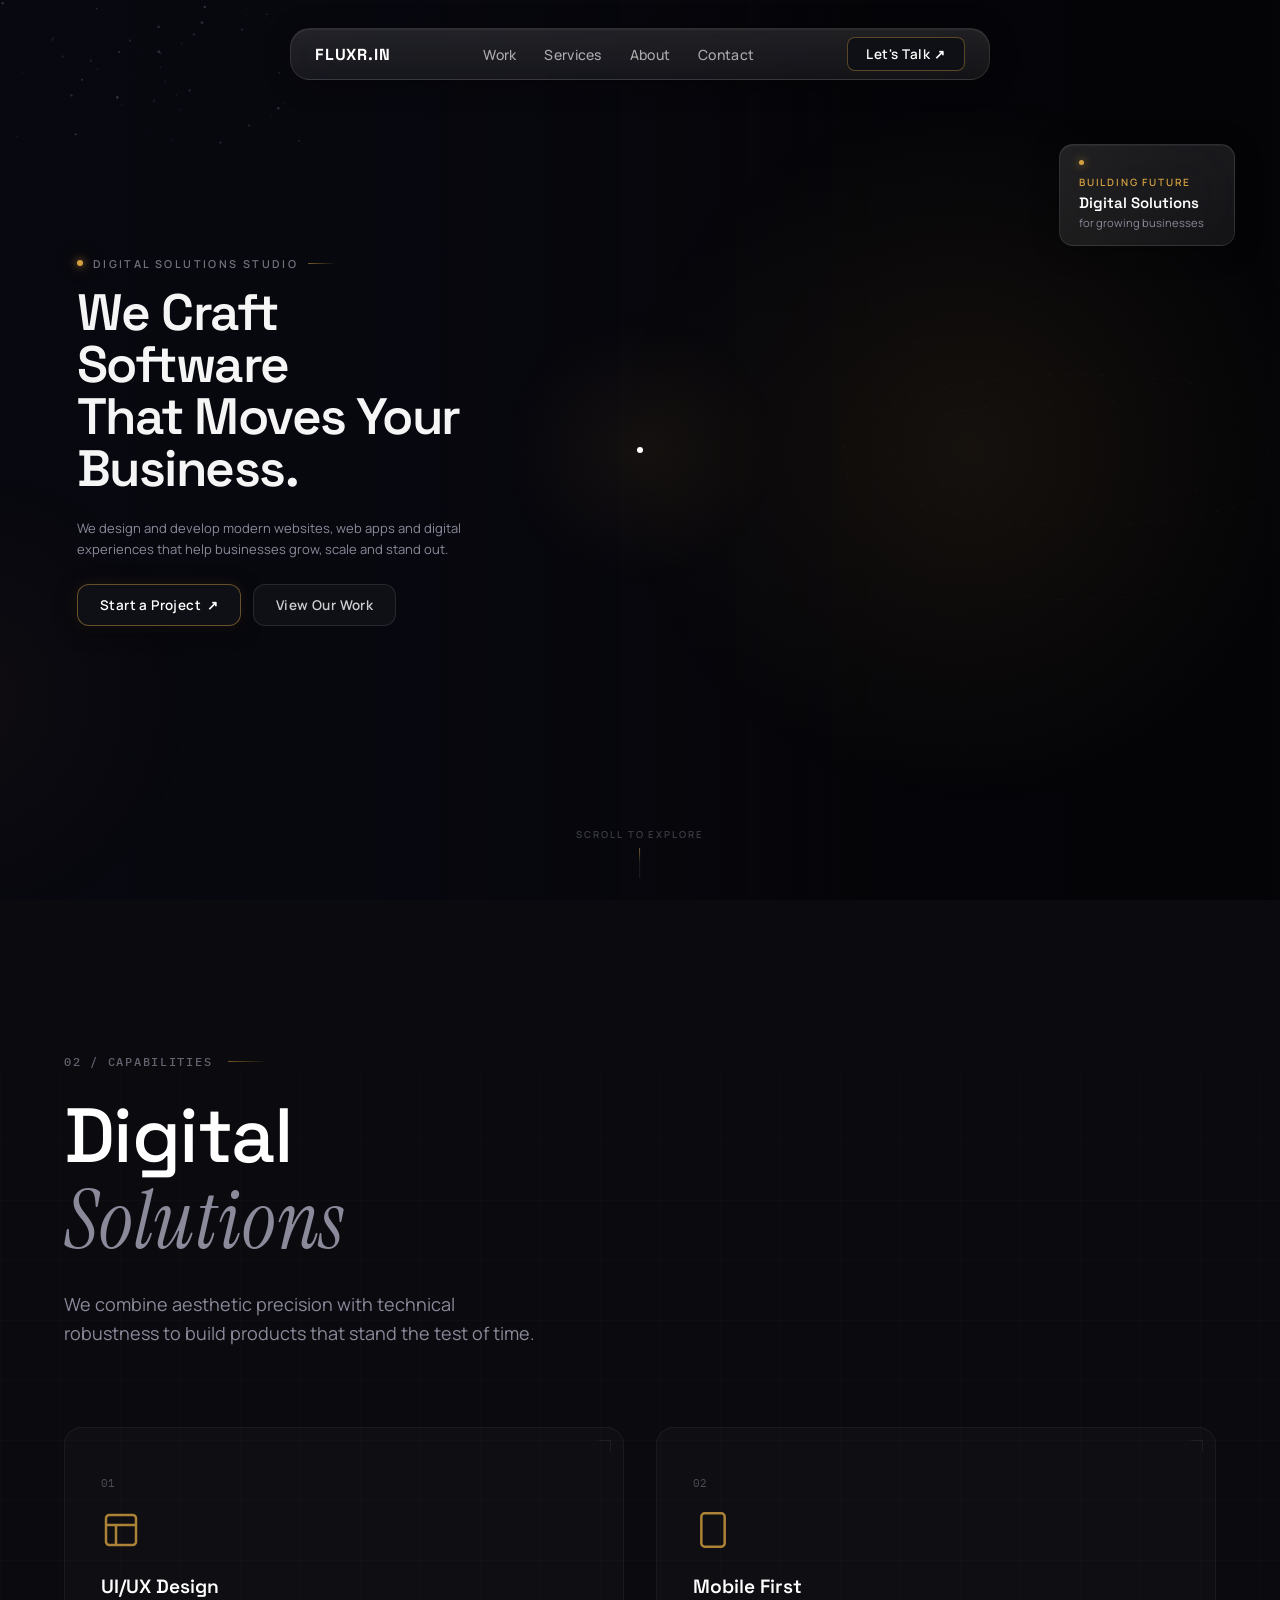
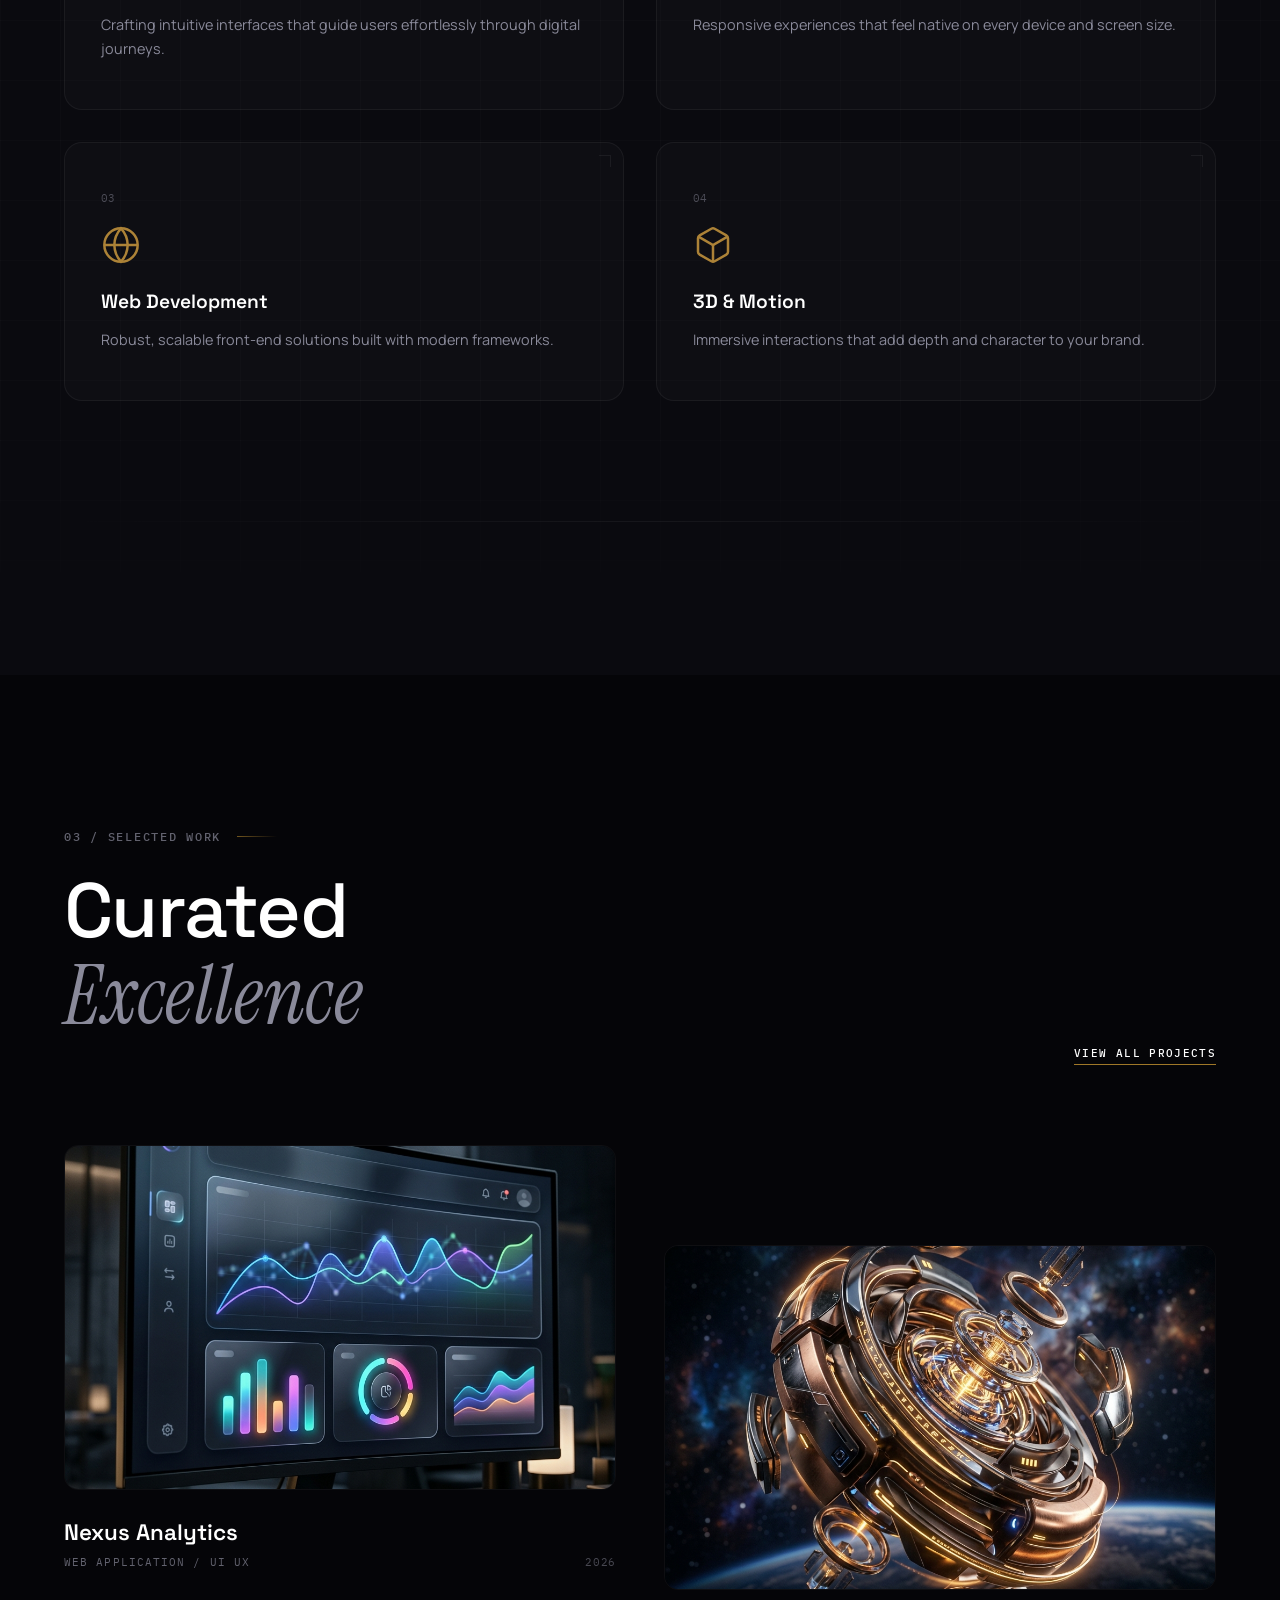
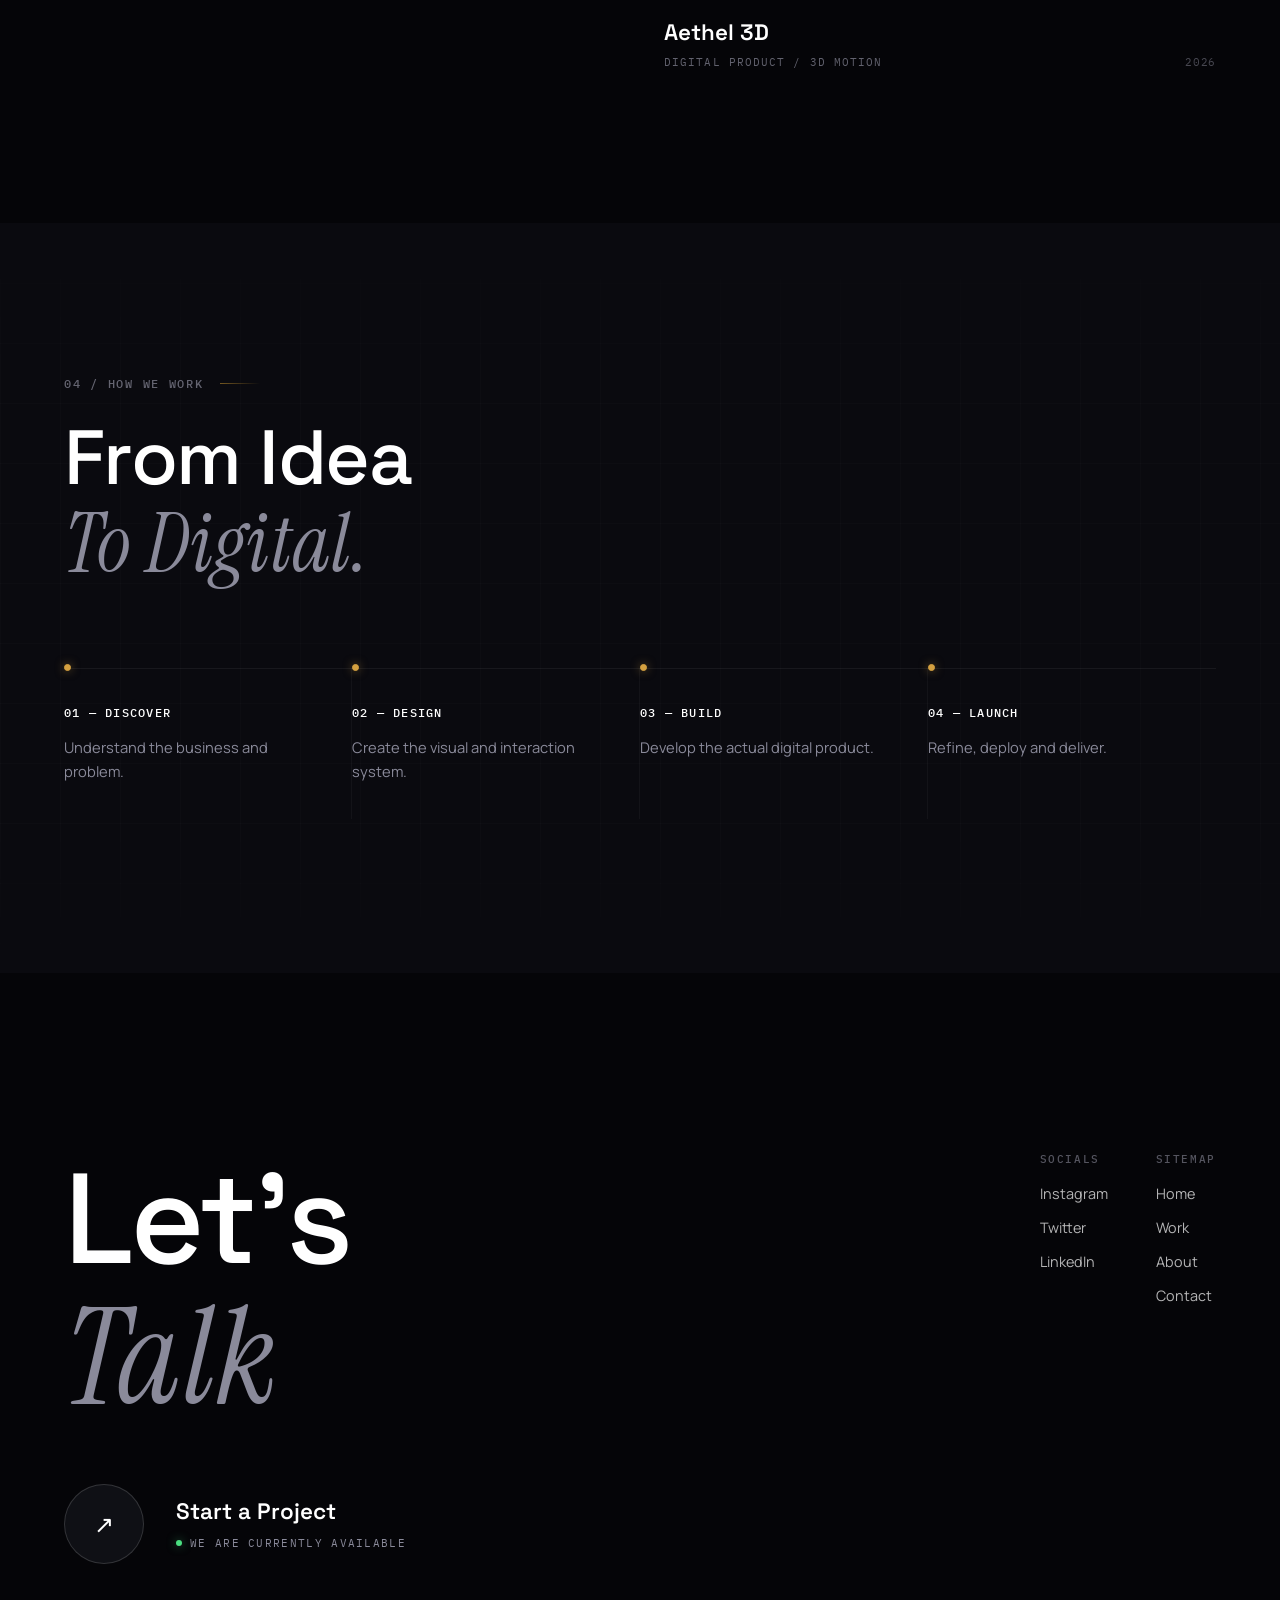
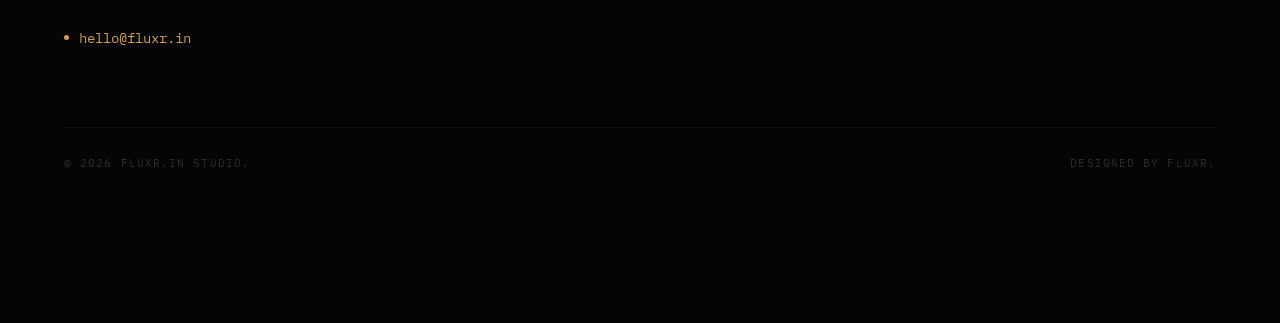
==== commit b8fcb873: "new design devlopment" ====
--- a/index.html
+++ b/index.html
@@ -77,8 +77,8 @@
 
             <!-- Main Heading -->
             <h1 class="hero-heading" id="heroHeading">
-                <span class="heading-line" data-line="1">We <span class="chalk-word">Craft</span></span>
-                <span class="heading-line accent-line" data-line="2"><span class="chalk-word chalk-word--large">Software</span></span>
+                <span class="heading-line" data-line="1">We Craft</span>
+                <span class="heading-line" data-line="2">Software</span>
                 <span class="heading-line" data-line="3">That Moves Your</span>
                 <span class="heading-line" data-line="4">Business.</span>
             </h1>
--- a/style.css
+++ b/style.css
@@ -362,8 +362,8 @@
     text-decoration: none;
     padding: 7px 18px;
     border-radius: 8px;
-    background: rgba(212,160,64,0.14);
-    border: 1px solid rgba(212,160,64,0.28);
+    background: #0f1015;
+    border: 1px solid rgba(212,160,64,0.38);
     white-space: nowrap;
     flex-shrink: 0;
     display: flex;
@@ -373,8 +373,8 @@
 }
 
 .nav-cta:hover {
-    background: rgba(212,160,64,0.24);
-    border-color: rgba(212,160,64,0.50);
+    background: #181a22;
+    border-color: rgba(212,160,64,0.60);
     box-shadow: 0 0 22px rgba(212,160,64,0.18);
 }
 
@@ -586,35 +586,31 @@
 }
 .btn:hover .arrow { transform: translate(2px, -2px); }
 
-/* Primary — gold */
+/* Primary — dark background with gold accent border & glow */
 .btn-primary {
-    background: linear-gradient(135deg,
-        rgba(212,160,64,0.28) 0%,
-        rgba(192,136,48,0.28) 100%);
-    border: 1px solid rgba(212,160,64,0.38);
-    color: #fff;
-    box-shadow: 0 0 22px rgba(212,160,64,0.14), 0 2px 0 rgba(255,255,255,0.05) inset;
+    background: #0f1015;
+    border: 1px solid rgba(212,160,64,0.45);
+    color: #fff;
+    box-shadow: 0 4px 20px rgba(0,0,0,0.5), 0 0 15px rgba(212,160,64,0.12);
 }
 
 .btn-primary:hover {
-    background: linear-gradient(135deg,
-        rgba(212,160,64,0.40) 0%,
-        rgba(192,136,48,0.40) 100%);
-    border-color: rgba(212,160,64,0.60);
-    box-shadow: 0 0 34px rgba(212,160,64,0.26), 0 2px 0 rgba(255,255,255,0.07) inset;
+    background: #181a22;
+    border-color: rgba(212,160,64,0.70);
+    box-shadow: 0 4px 25px rgba(0,0,0,0.6), 0 0 25px rgba(212,160,64,0.22);
 }
 
 /* Secondary */
 .btn-secondary {
-    background: rgba(255,255,255,0.042);
+    background: #0f1015;
     backdrop-filter: blur(12px);
     -webkit-backdrop-filter: blur(12px);
     border: 1px solid var(--glass-border);
-    color: rgba(240,240,242,0.75);
+    color: rgba(240,240,242,0.85);
 }
 
 .btn-secondary:hover {
-    background: rgba(255,255,255,0.07);
+    background: #181a22;
     border-color: var(--glass-border-h);
     color: #fff;
 }
@@ -1261,19 +1257,22 @@
     width: 80px;
     height: 80px;
     border-radius: 50%;
-    background: #fff;
-    color: #000;
+    background: #0f1015;
+    color: #fff;
+    border: 1px solid rgba(255,255,255,0.15);
     display: flex;
     align-items: center;
     justify-content: center;
     text-decoration: none;
     font-size: 1.5rem;
     flex-shrink: 0;
-    transition: transform 0.4s var(--ease-out), box-shadow 0.4s ease;
+    transition: transform 0.4s var(--ease-out), box-shadow 0.4s ease, background 0.3s ease, border-color 0.3s ease;
 }
 .cta-circle-btn:hover {
     transform: scale(1.08);
-    box-shadow: 0 0 30px rgba(255,255,255,0.15);
+    background: #181a22;
+    border-color: rgba(212, 160, 64, 0.6);
+    box-shadow: 0 0 30px rgba(0,0,0,0.7);
 }
 
 .cta-text {
